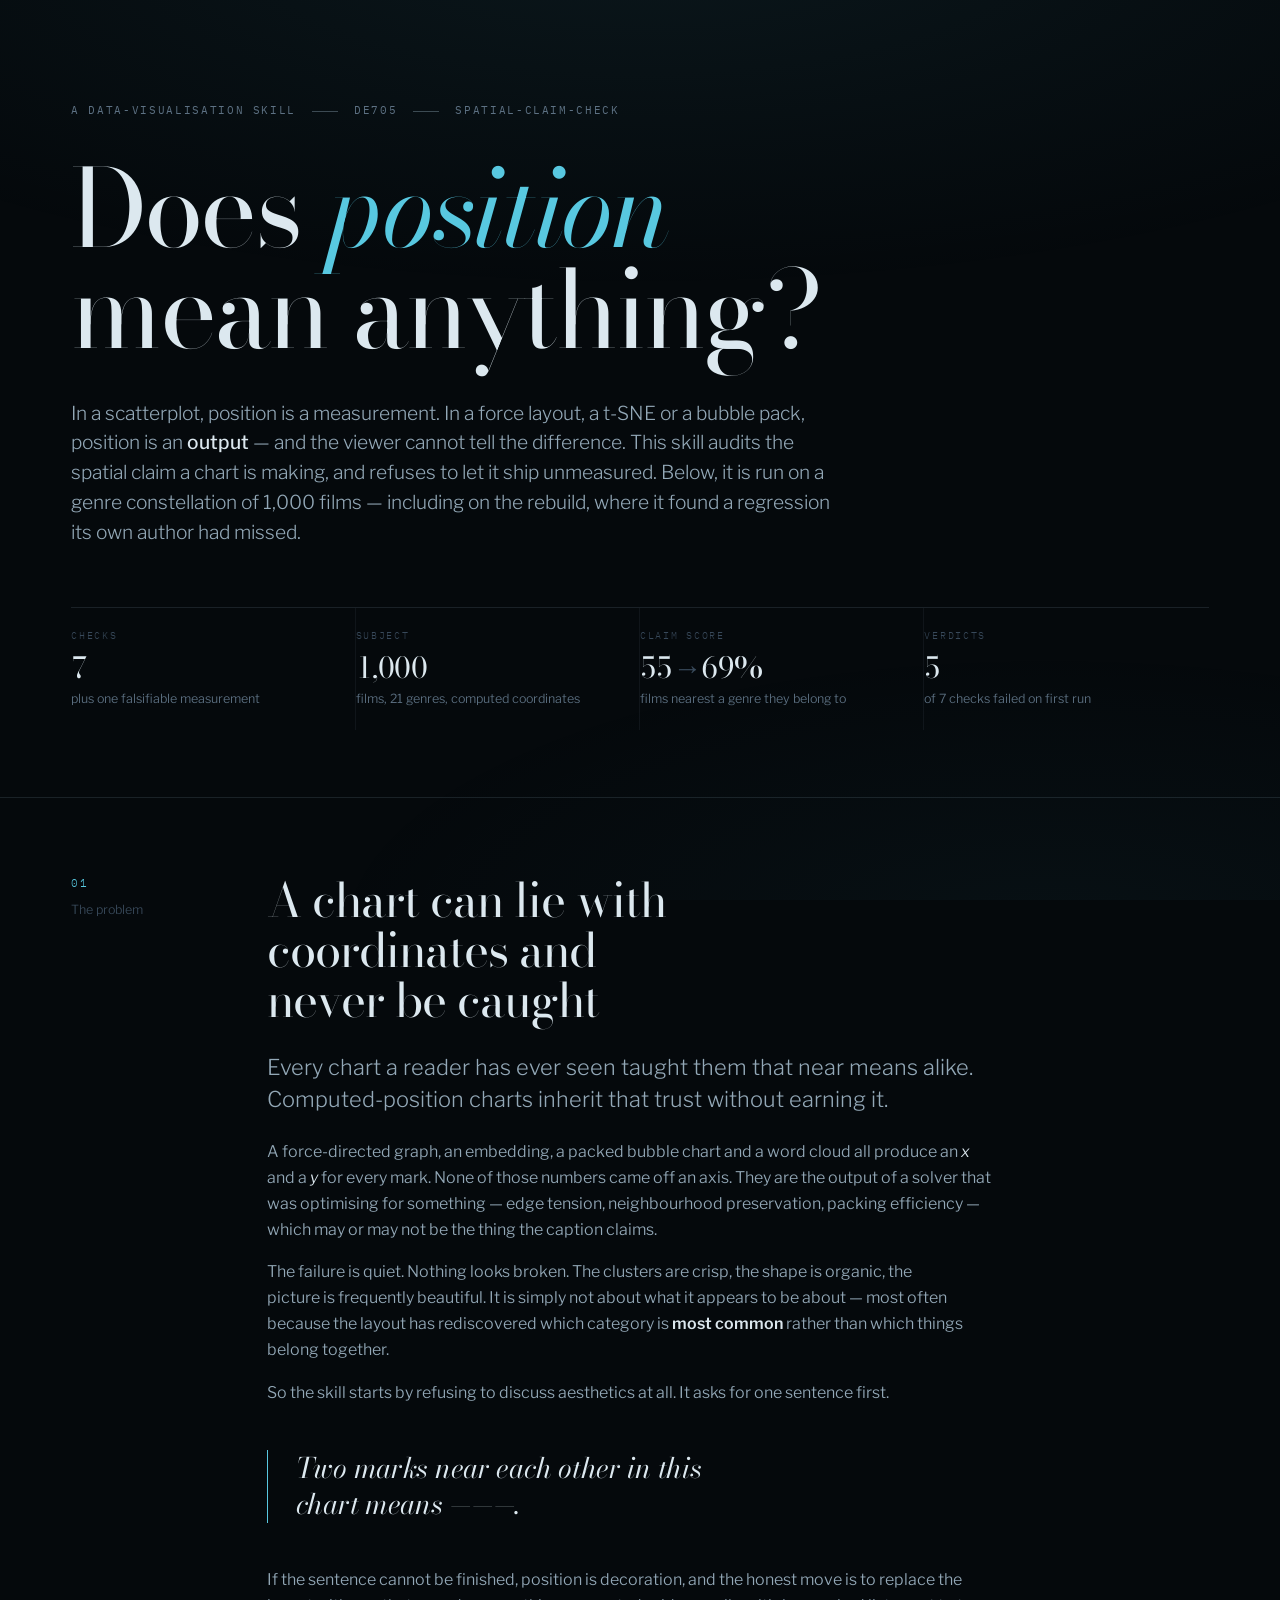
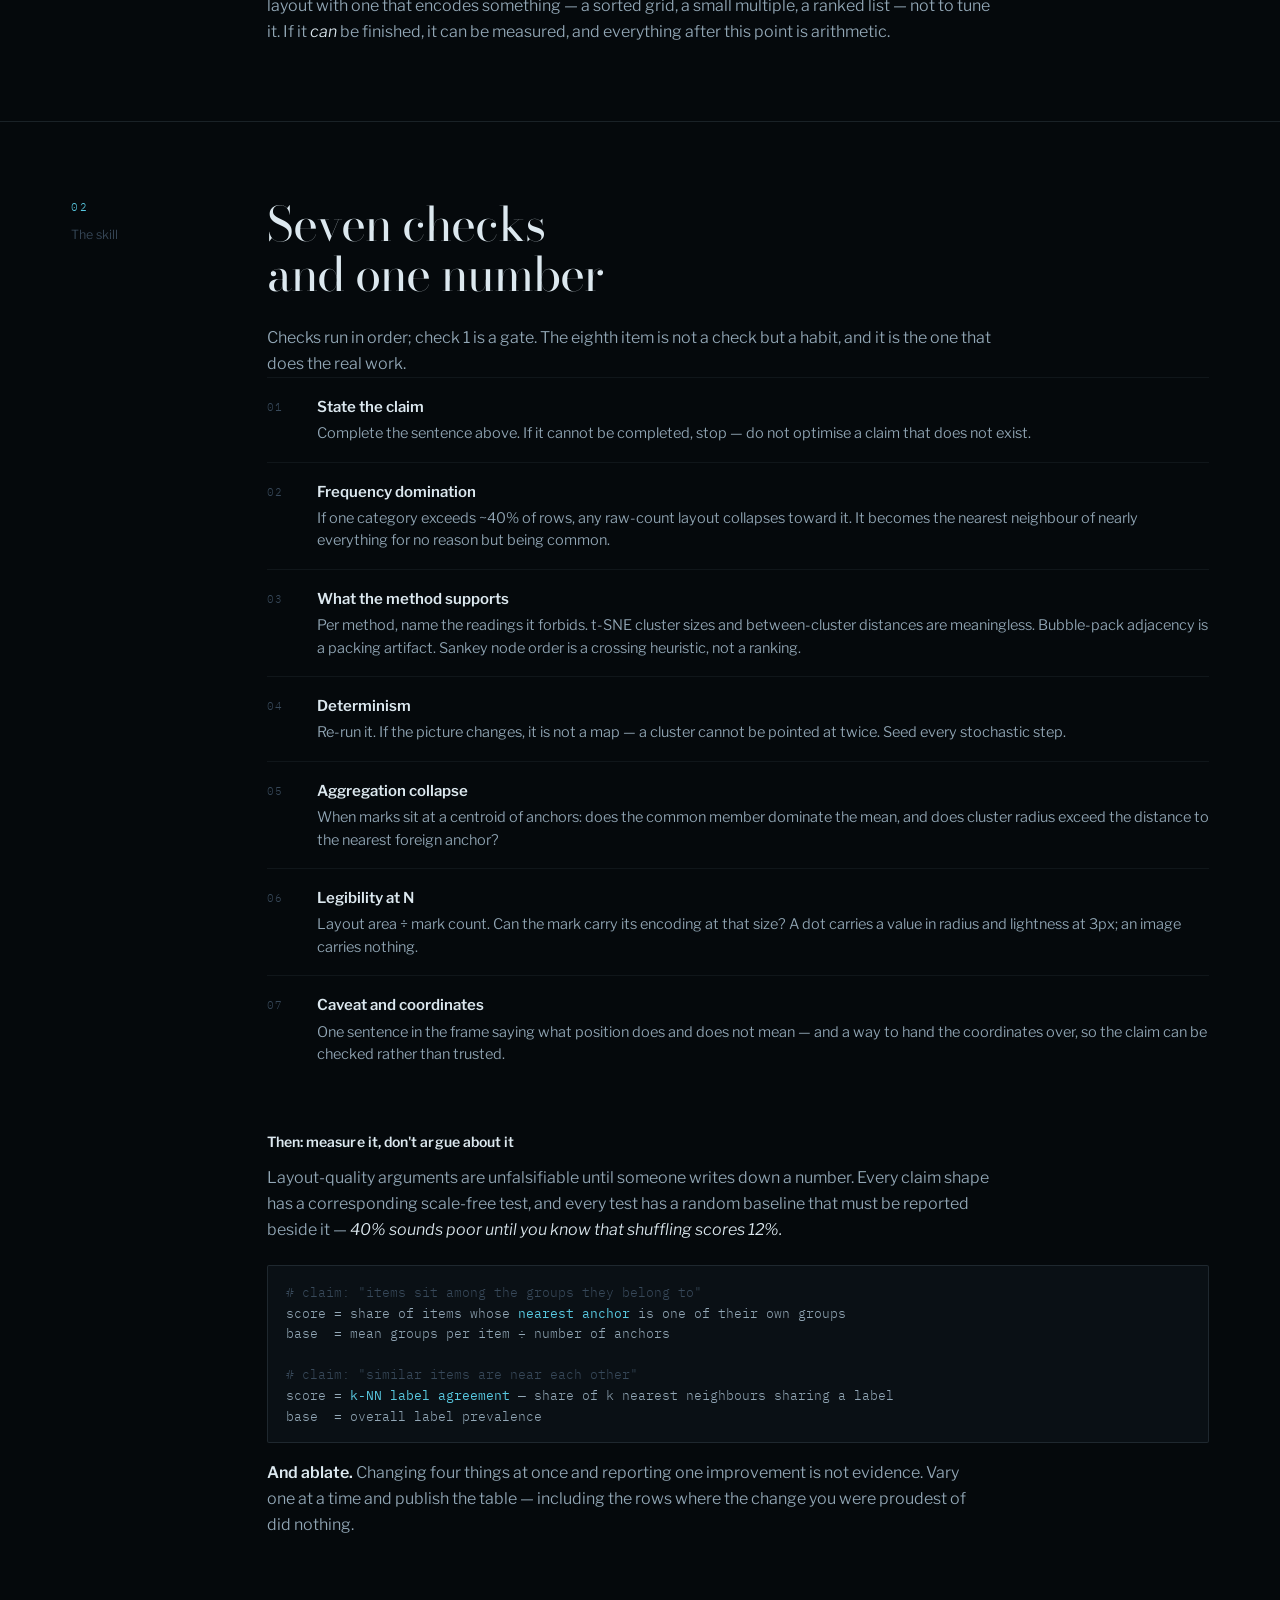
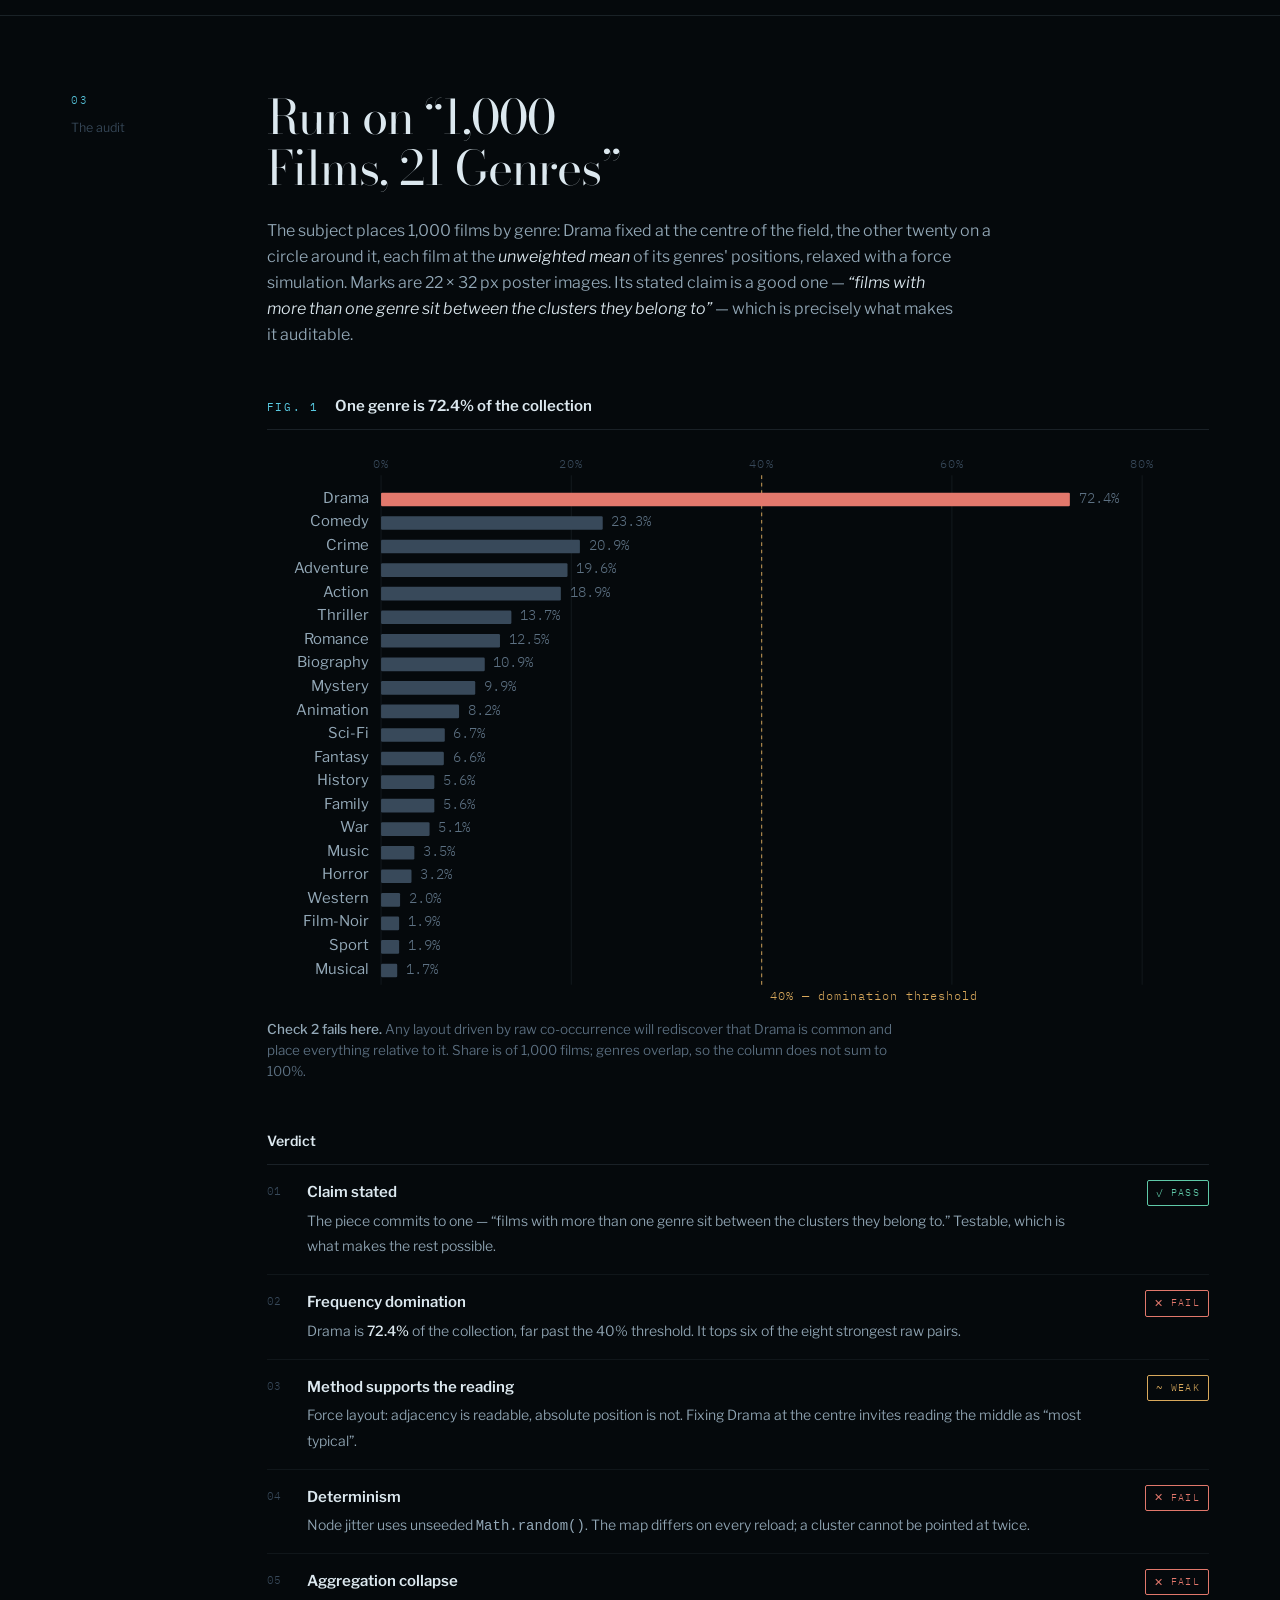
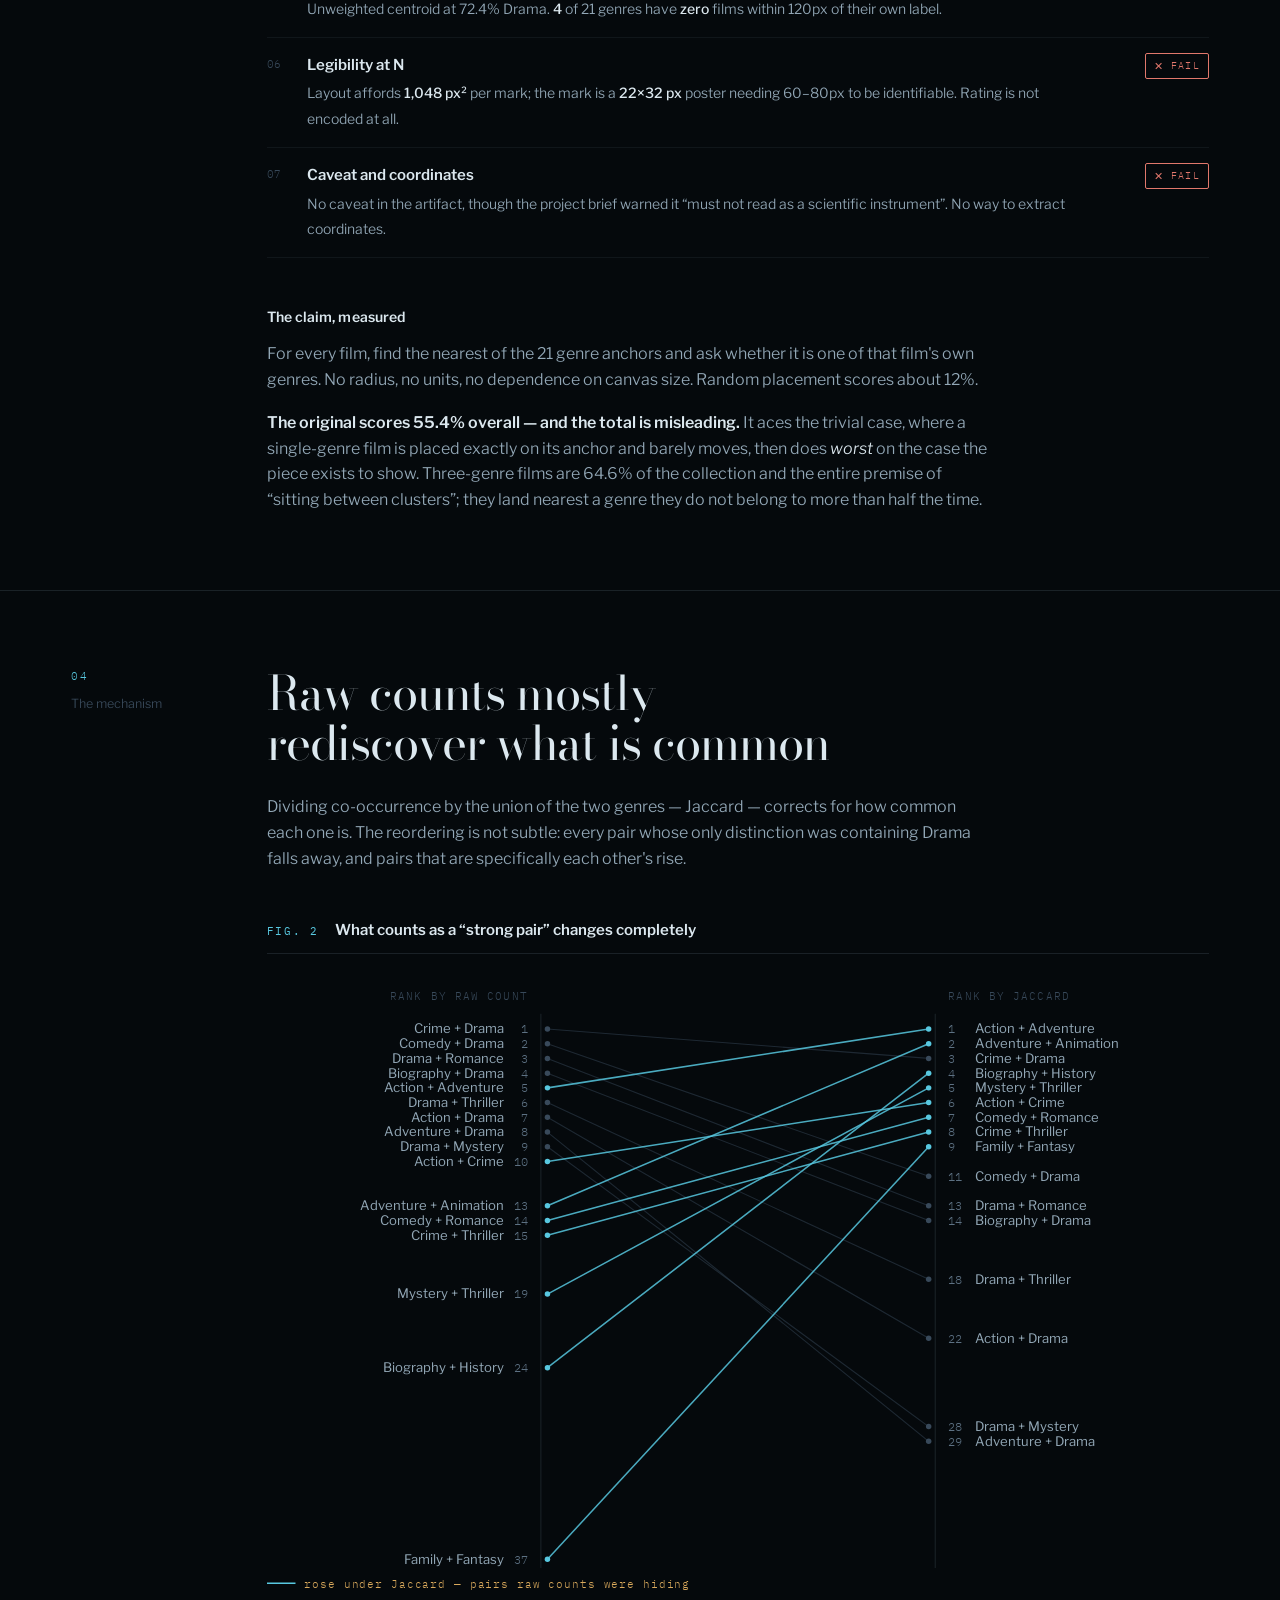
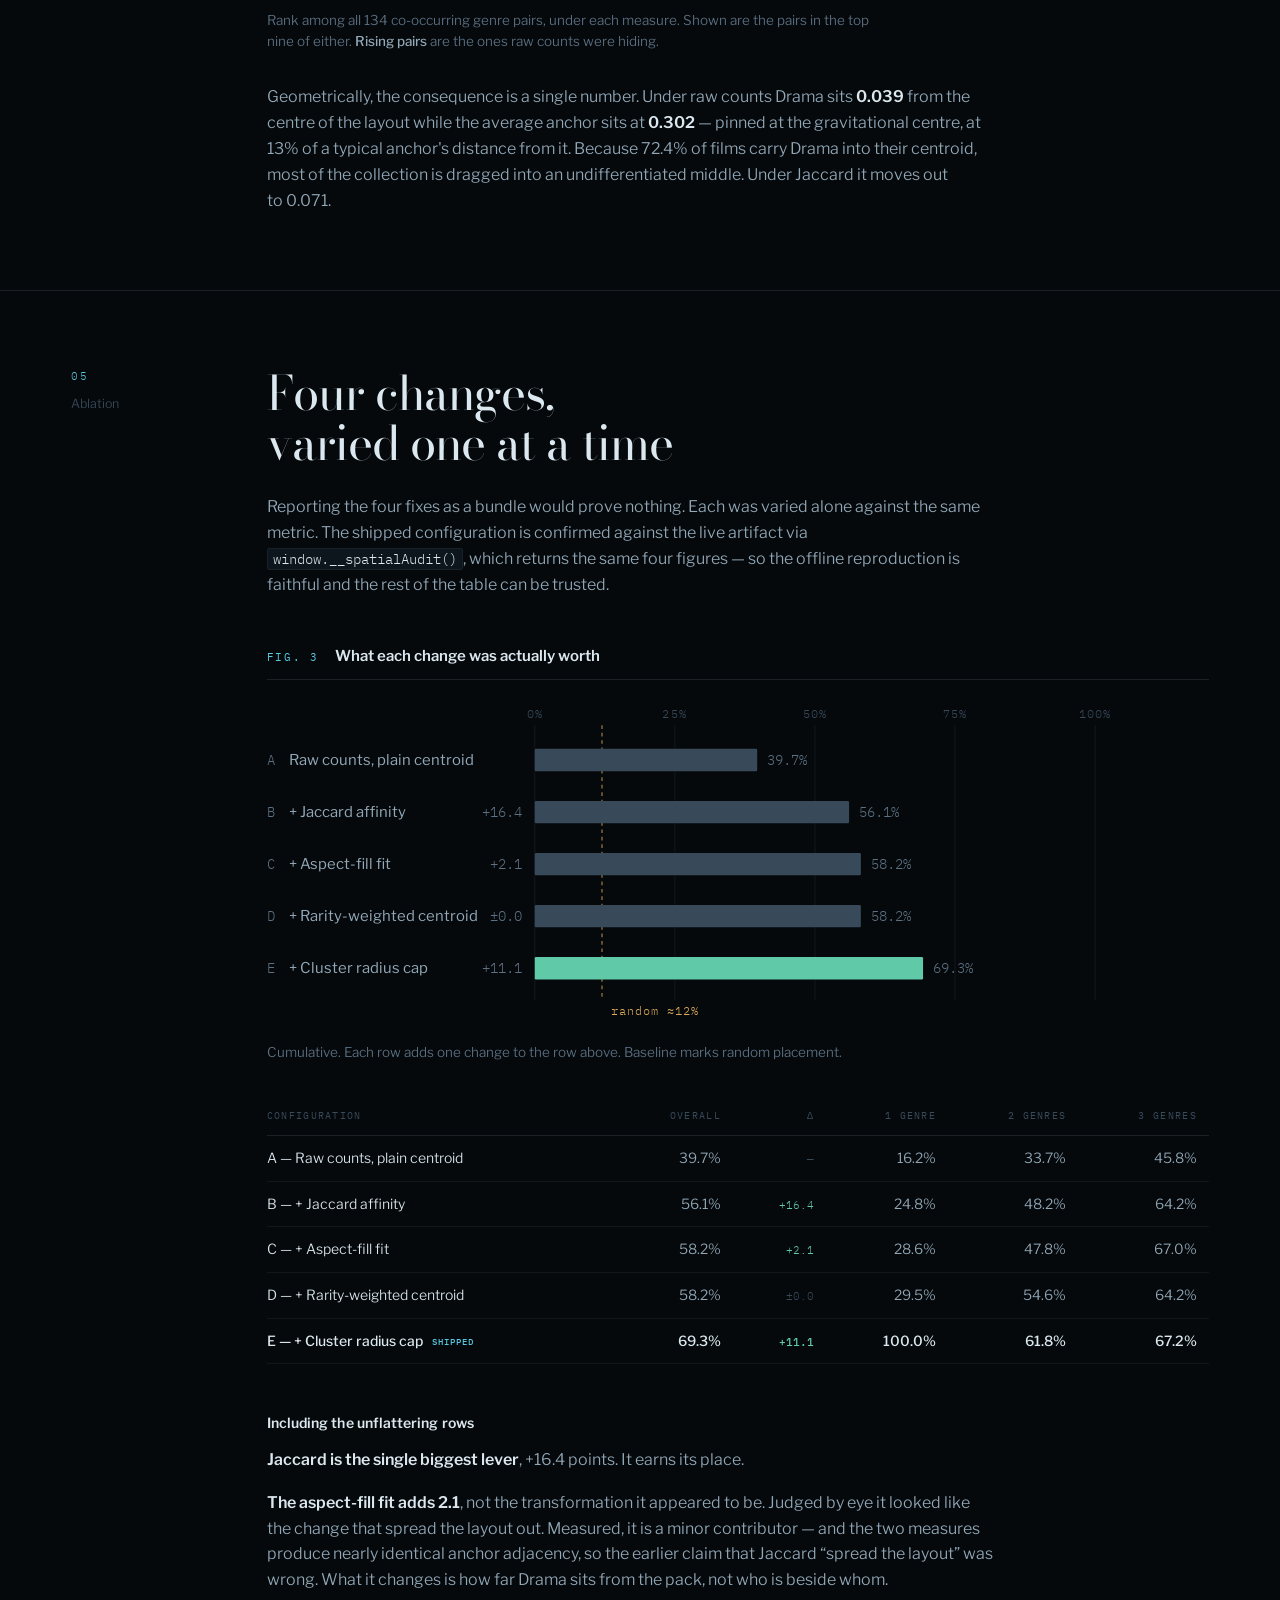
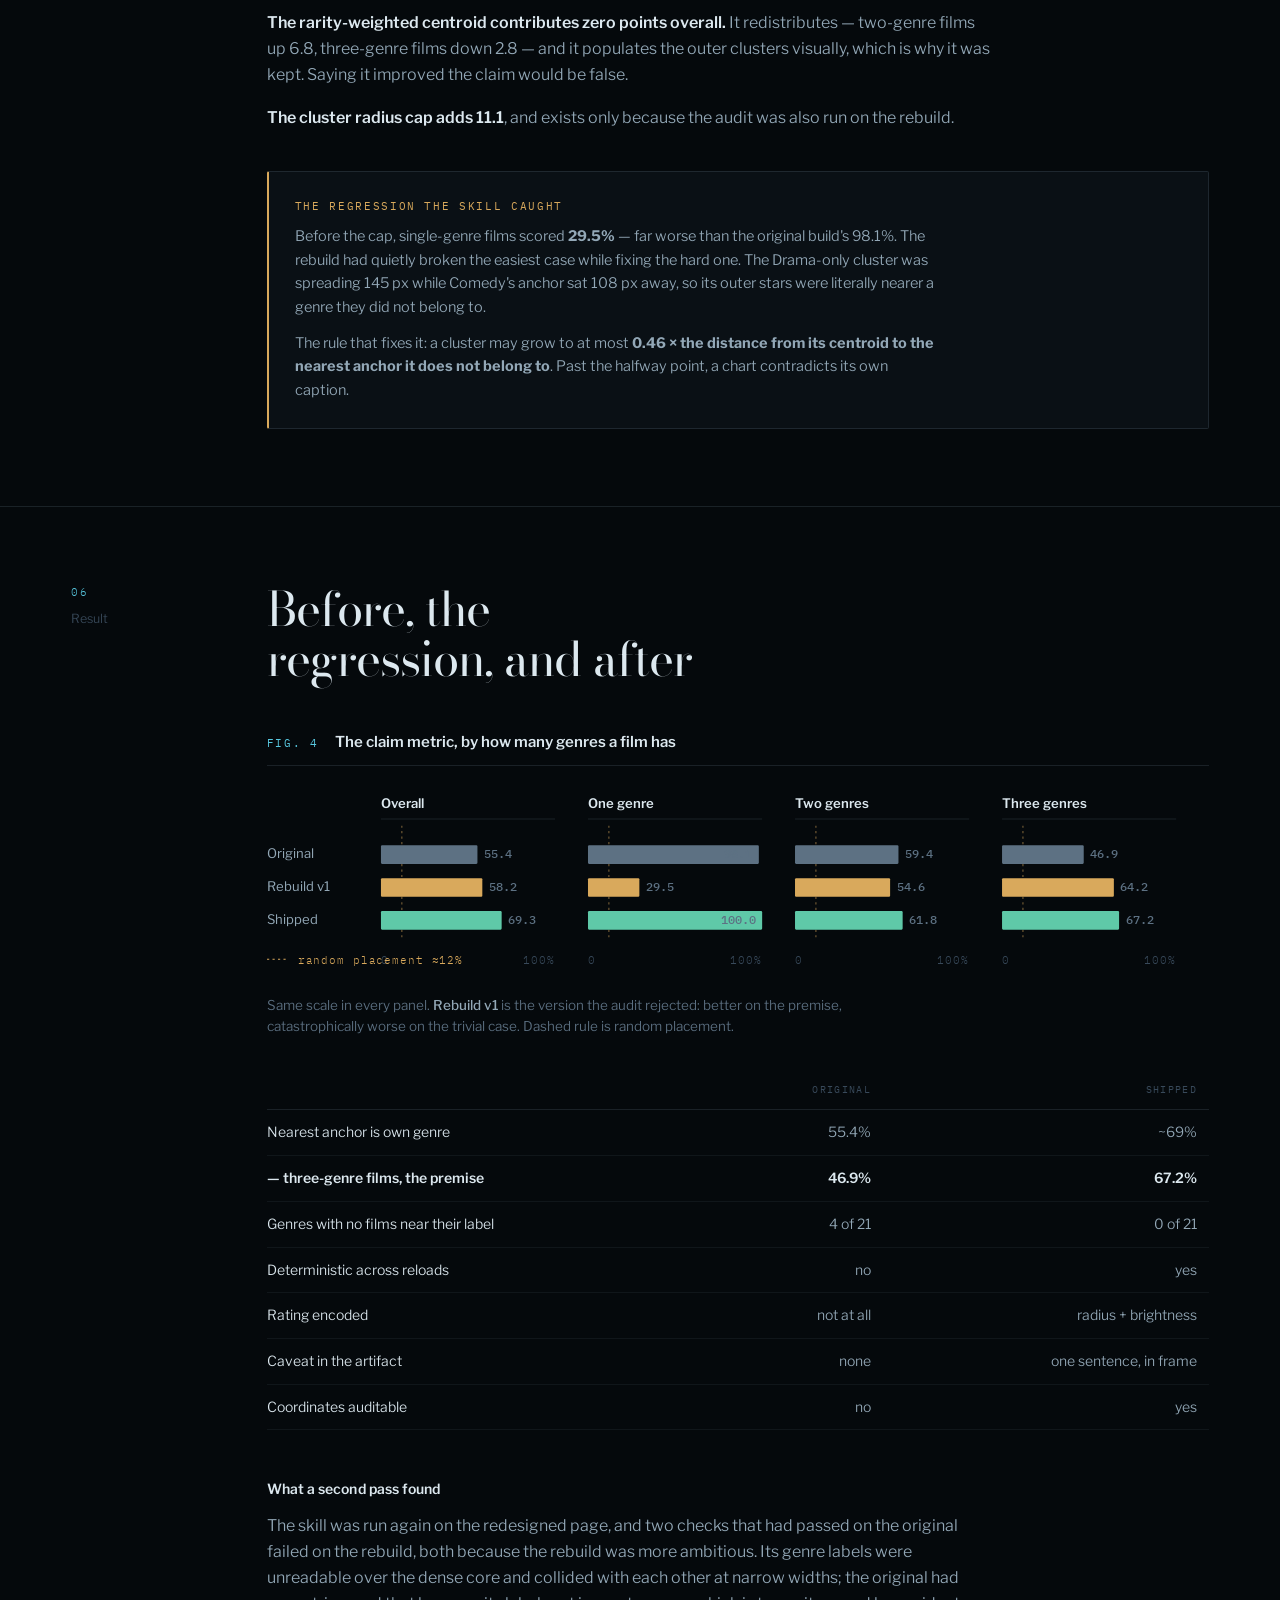
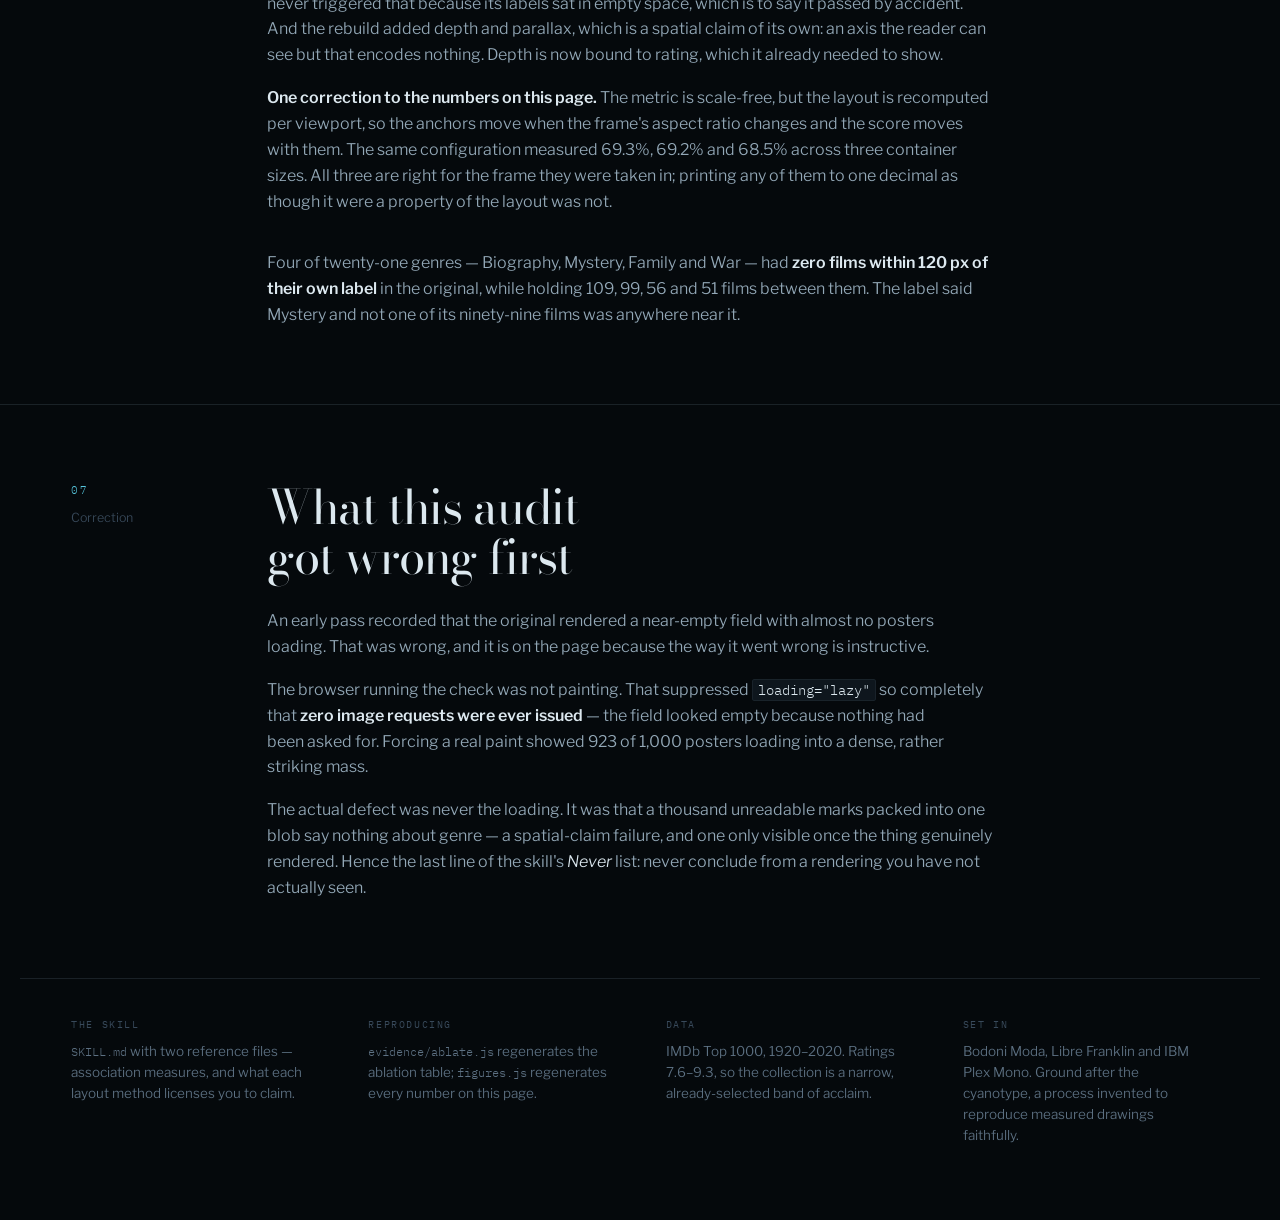
==== skills/spatial-claim-check/index.html @ afe0c764 "The Thousand: a genre constellation of the IMDb Top 1000, and the skill that audits it 1,000 films p" ====
<!doctype html>
<html lang="en">
<head>
<meta charset="utf-8">
<meta name="viewport" content="width=device-width, initial-scale=1">
<title>Spatial Claim Check</title>
<meta name="description" content="A data-visualisation skill that audits what position actually means in charts whose coordinates are computed rather than measured — and what happened when it was run on a genre constellation of 1,000 films.">
<meta name="theme-color" content="#05090c">
<meta name="color-scheme" content="dark">
<link rel="icon" href="data:image/svg+xml,%3Csvg xmlns='http://www.w3.org/2000/svg' viewBox='0 0 64 64'%3E%3Crect width='64' height='64' fill='%2305090c'/%3E%3Ccircle cx='32' cy='32' r='17' fill='none' stroke='%2358c8e0' stroke-width='2'/%3E%3Cpath d='M32 8v48M8 32h48' stroke='%23dce8ef' stroke-width='1.5'/%3E%3C/svg%3E">
<link rel="preconnect" href="https://fonts.googleapis.com">
<link rel="preconnect" href="https://fonts.gstatic.com" crossorigin>
<link href="https://fonts.googleapis.com/css2?family=Bodoni+Moda:ital,opsz,wght@0,6..96,400..800;1,6..96,400..700&family=IBM+Plex+Mono:wght@400;500&family=Libre+Franklin:ital,wght@0,300..700;1,300..500&display=swap" rel="stylesheet">

<style>
/* ============================================================================
   Spatial Claim Check — a calibration plate
   ----------------------------------------------------------------------------
   Ground is cyanotype: the blueprint process was invented to reproduce measured
   drawings faithfully, which is the subject of the page. Type is three families
   doing three jobs, none of them geometric —

     Bodoni Moda     Didone display. The letterform of engraved scientific
                     atlases, and it carries an optical-size axis, so hairlines
                     hold at small sizes instead of dropping out on dark ground.
     Libre Franklin  Franklin Gothic revival. The newspaper grotesque that has
                     been set beside Didones for a century.
     IBM Plex Mono   Humanist mono. Figures, labels, verdicts, coordinates.
   ========================================================================== */

:root{
  /* ground */
  --abyss:   #05090c;
  --plate:   #0a1015;
  --plate-2: #0e161d;

  /* marks */
  --ink:     #dce8ef;
  --ink-2:   #93a8b7;
  --ink-3:   #5d7183;
  --ink-4:   #38495a;

  /* rules */
  --rule:    rgba(173,201,219,.13);
  --rule-2:  rgba(173,201,219,.065);
  --rule-hi: rgba(173,201,219,.32);

  /* signal + verdicts. Never the only channel: every verdict also carries a
     glyph and a word, so the page survives any colour-vision deficiency and
     a greyscale print. */
  --cyan:  #58c8e0;
  --pass:  #5fc9a8;
  --weak:  #d9a95c;
  --fail:  #e2786c;

  /* measure — 8px base, 1.25 modular type scale */
  --gut:   clamp(20px, 4vw, 60px);
  --rail:  152px;
  --page:  1240px;
  --ease:  cubic-bezier(.2,.7,.3,1);
}

*,*::before,*::after{ box-sizing:border-box; }
html{ -webkit-text-size-adjust:100%; scroll-behavior:smooth; }

body{
  margin:0;
  background:var(--abyss);
  color:var(--ink);
  font-family:"Libre Franklin", "Helvetica Neue", Helvetica, Arial, sans-serif;
  font-size:16px;
  font-weight:350;
  line-height:1.62;
  -webkit-font-smoothing:antialiased;
  text-rendering:optimizeLegibility;
  overflow-x:hidden;
}

/* A cyanotype wash — cool at the top, a faint warm-cyan bloom low down, so a
   very long dark page is not one flat field. */
body::before{
  content:"";
  position:fixed; inset:0; z-index:0; pointer-events:none;
  background:
    radial-gradient(130% 65% at 50% -8%, rgba(88,200,224,.075), transparent 62%),
    radial-gradient(90% 50% at 82% 104%, rgba(88,200,224,.045), transparent 64%);
}

.wrap{ position:relative; z-index:1; max-width:var(--page); margin:0 auto; padding-inline:var(--gut); }

/* --- utility -------------------------------------------------------------- */
.mono{
  font-family:"IBM Plex Mono", ui-monospace, Menlo, Consolas, monospace;
  font-size:11px; letter-spacing:.15em; text-transform:uppercase;
  font-weight:400;
}
.tnum{ font-variant-numeric:tabular-nums lining-nums; }
.sr-only{ position:absolute; width:1px; height:1px; margin:-1px; padding:0; border:0;
  clip-path:inset(50%); overflow:hidden; white-space:nowrap; }
[hidden]{ display:none !important; }
:focus-visible{ outline:1.5px solid var(--cyan); outline-offset:3px; border-radius:1px; }

.display{
  font-family:"Bodoni Moda", "Didot", "Bodoni MT", Georgia, serif;
  font-weight:400;
  font-optical-sizing:auto;
  letter-spacing:-.012em;
}

/* ============================================================================
   Masthead
   ========================================================================== */

.masthead{ padding-block:clamp(46px,8vw,104px) clamp(30px,4vw,56px); }

.masthead__eyebrow{
  display:flex; flex-wrap:wrap; align-items:center; gap:10px 16px;
  color:var(--ink-3); margin:0 0 clamp(22px,3vw,38px);
}
.masthead__eyebrow i{
  display:inline-block; width:26px; height:1px; background:var(--rule-hi); font-style:normal;
}

.masthead h1{
  font-family:"Bodoni Moda", Didot, Georgia, serif;
  font-optical-sizing:auto;
  font-weight:400;
  font-size:clamp(46px, 8.4vw, 118px);
  line-height:.94;
  letter-spacing:-.022em;
  margin:0;
  max-width:15ch;
  text-wrap:balance;
}
.masthead h1 em{ font-style:italic; font-weight:400; color:var(--cyan); }

.masthead__deck{
  margin:clamp(24px,3vw,40px) 0 0;
  max-width:60ch;
  font-size:clamp(17px,1.5vw,21px);
  line-height:1.55;
  font-weight:300;
  color:var(--ink-2);
  text-wrap:pretty;
}
.masthead__deck b{ color:var(--ink); font-weight:500; }

/* Standing figures — a specification block, not a KPI row: hairline rules,
   no cards, the numbers set in the display face so they read as type. */
.spec{
  margin-top:clamp(34px,5vw,60px);
  border-top:1px solid var(--rule);
  display:grid;
  grid-template-columns:repeat(auto-fit, minmax(160px,1fr));
}
.spec > div{
  padding:20px 22px 22px 0;
  border-right:1px solid var(--rule-2);
}
.spec > div:last-child{ border-right:0; }
.spec dt{ color:var(--ink-4); font-family:"IBM Plex Mono",monospace; font-size:10px;
  letter-spacing:.17em; text-transform:uppercase; margin-bottom:8px; }
.spec dd{
  margin:0;
  font-family:"Bodoni Moda", Didot, Georgia, serif;
  font-optical-sizing:auto;
  font-size:29px; line-height:1.05; letter-spacing:-.018em;
  font-variant-numeric:lining-nums tabular-nums;
}
.spec dd small{ display:block; font-family:"Libre Franklin",sans-serif; font-size:12.5px;
  letter-spacing:0; color:var(--ink-3); margin-top:7px; line-height:1.4; font-weight:350; }

/* ============================================================================
   Sections — a narrow mono rail beside a reading column, the way a
   specification sheet is set.
   ========================================================================== */

section.band{ padding-block:clamp(44px,6vw,84px); border-top:1px solid var(--rule); }

.band__grid{ display:grid; grid-template-columns:var(--rail) minmax(0,1fr); gap:clamp(20px,3.4vw,52px); }
.band__rail{ position:sticky; top:26px; align-self:start; }
.band__num{
  font-family:"IBM Plex Mono",monospace; font-size:11px; letter-spacing:.16em;
  color:var(--cyan); display:block; margin-bottom:9px;
}
.band__rail p{ margin:0; font-size:12.5px; line-height:1.45; color:var(--ink-4); max-width:20ch; }

h2.head{
  font-family:"Bodoni Moda", Didot, Georgia, serif;
  font-optical-sizing:auto;
  font-weight:400;
  font-size:clamp(30px,3.7vw,50px);
  line-height:1.06; letter-spacing:-.02em;
  margin:0 0 clamp(18px,2vw,26px);
  max-width:20ch;
  text-wrap:balance;
}
h3.sub{
  font-family:"Libre Franklin",sans-serif;
  font-size:14px; font-weight:600; letter-spacing:.005em;
  margin:clamp(34px,4vw,48px) 0 12px; color:var(--ink);
}
h3.sub:first-child{ margin-top:0; }

.prose{ max-width:66ch; }
.prose p{ margin:0 0 1.05em; color:var(--ink-2); text-wrap:pretty; }
.prose p:last-child{ margin-bottom:0; }
.prose strong{ color:var(--ink); font-weight:600; }
.prose em{ font-style:italic; color:var(--ink); }
.prose code{
  font-family:"IBM Plex Mono",monospace; font-size:.86em;
  background:var(--plate-2); border:1px solid var(--rule-2);
  padding:1px 5px; border-radius:2px; color:var(--ink);
}

.lede{
  font-size:clamp(18px,1.7vw,22px); line-height:1.5; font-weight:300;
  color:var(--ink); max-width:52ch; margin:0 0 1.4em;
}

/* Pull quote — the one place the Didone runs at reading size, so it has to
   carry italic and a rule rather than quotation marks. */
.pull{
  margin:clamp(30px,4vw,44px) 0;
  padding-left:clamp(18px,2.2vw,28px);
  border-left:1px solid var(--cyan);
  font-family:"Bodoni Moda", Didot, Georgia, serif;
  font-optical-sizing:auto;
  font-style:italic; font-weight:400;
  font-size:clamp(20px,2.2vw,29px);
  line-height:1.3; letter-spacing:-.01em;
  color:var(--ink);
  max-width:26ch;
}

/* --- check list ----------------------------------------------------------- */

ol.checks{ list-style:none; margin:0; padding:0; counter-reset:c; }
ol.checks > li{
  counter-increment:c;
  display:grid; grid-template-columns:34px minmax(0,1fr); gap:0 16px;
  padding:17px 0; border-top:1px solid var(--rule-2);
}
ol.checks > li::before{
  content:counter(c,decimal-leading-zero);
  font-family:"IBM Plex Mono",monospace; font-size:11px; letter-spacing:.08em;
  color:var(--ink-4); padding-top:4px;
}
/* Both of these are grid items in their own right, so they must be pinned to the
   content column — left to auto-placement the description drops into the 34px
   number column and the item grows to ten times its height. */
ol.checks b, ol.checks span{ grid-column:2; }
ol.checks b{ display:block; font-weight:600; font-size:15px; color:var(--ink); margin-bottom:3px; }
ol.checks span{ font-size:14.5px; color:var(--ink-2); line-height:1.55; display:block; }

/* --- verdict table --------------------------------------------------------- */

.verdicts{ border-top:1px solid var(--rule); }
.verdict{
  display:grid;
  grid-template-columns:26px 1fr 108px;
  gap:14px; align-items:start;
  padding:15px 0; border-bottom:1px solid var(--rule-2);
}
.verdict__n{ font-family:"IBM Plex Mono",monospace; font-size:11px; color:var(--ink-4); padding-top:3px; }
.verdict__body b{ display:block; font-size:15px; font-weight:600; margin-bottom:3px; }
.verdict__body span{ font-size:14px; color:var(--ink-2); line-height:1.5; }
.verdict__body span .tnum{ color:var(--ink); font-weight:500; }

.tag{
  justify-self:end;
  display:inline-flex; align-items:center; gap:6px;
  font-family:"IBM Plex Mono",monospace; font-size:10px; letter-spacing:.13em;
  text-transform:uppercase; padding:4px 8px; border-radius:2px;
  border:1px solid currentColor; white-space:nowrap;
}
.tag i{ font-style:normal; font-size:11px; line-height:1; }
.tag--pass{ color:var(--pass); }
.tag--weak{ color:var(--weak); }
.tag--fail{ color:var(--fail); }

/* --- figures --------------------------------------------------------------- */

figure.fig{ margin:clamp(30px,4vw,46px) 0 0; }
figure.fig svg{ display:block; width:100%; height:auto; overflow:visible; }
.fig__head{ display:flex; flex-wrap:wrap; gap:6px 16px; align-items:baseline;
  margin-bottom:18px; padding-bottom:11px; border-bottom:1px solid var(--rule); }
.fig__head .mono{ color:var(--cyan); }
.fig__head b{ font-size:15px; font-weight:600; }
figcaption{ margin-top:14px; font-size:13.5px; line-height:1.55; color:var(--ink-3); max-width:70ch; }
figcaption b{ color:var(--ink-2); font-weight:500; }

.fig__scroll{ overflow-x:auto; scrollbar-width:thin; }
.fig__scroll > svg{ min-width:520px; }

/* SVG type */
.s-lab{ font-family:"Libre Franklin",sans-serif; font-size:12px; font-weight:400; fill:var(--ink-2); }
.s-val{ font-family:"IBM Plex Mono",monospace; font-size:11px; fill:var(--ink-3);
  font-variant-numeric:tabular-nums; }
.s-axis{ font-family:"IBM Plex Mono",monospace; font-size:10px; letter-spacing:.1em;
  fill:var(--ink-4); text-transform:uppercase; }
.s-note{ font-family:"IBM Plex Mono",monospace; font-size:10px; letter-spacing:.08em; fill:var(--weak); }
.s-panel{ font-family:"Libre Franklin",sans-serif; font-size:12px; font-weight:600; fill:var(--ink); }

/* --- data table ------------------------------------------------------------ */

.tbl-wrap{ overflow-x:auto; margin-top:clamp(24px,3vw,34px); }
table.data{ width:100%; border-collapse:collapse; font-size:14px; min-width:520px; }
table.data th, table.data td{ text-align:right; padding:11px 12px; border-bottom:1px solid var(--rule-2); }
table.data th:first-child, table.data td:first-child{ text-align:left; padding-left:0; }
table.data th{
  font-family:"IBM Plex Mono",monospace; font-size:10px; letter-spacing:.13em;
  text-transform:uppercase; color:var(--ink-4); font-weight:400;
  border-bottom:1px solid var(--rule);
}
table.data td{ color:var(--ink-2); font-variant-numeric:tabular-nums; }
table.data td:first-child{ color:var(--ink); }
table.data tr.is-key td{ color:var(--ink); font-weight:500; }
table.data tr.is-emph td{ color:var(--ink); font-weight:600; }
table.data tr.is-key td:first-child::after{
  content:"shipped"; font-family:"IBM Plex Mono",monospace; font-size:9px;
  letter-spacing:.12em; text-transform:uppercase; color:var(--cyan);
  margin-left:9px; vertical-align:1px;
}
.delta{ font-family:"IBM Plex Mono",monospace; font-size:11px; }
.delta--up{ color:var(--pass); }
.delta--flat{ color:var(--ink-4); }

/* --- callout --------------------------------------------------------------- */

.callout{
  margin-top:clamp(28px,3.4vw,40px);
  border:1px solid var(--rule);
  border-left:2px solid var(--weak);
  background:var(--plate);
  padding:clamp(18px,2.2vw,26px);
  border-radius:2px;
}
.callout .mono{ color:var(--weak); display:block; margin-bottom:10px; }
.callout p{ margin:0 0 .85em; font-size:14.5px; color:var(--ink-2); max-width:64ch; }
.callout p:last-child{ margin-bottom:0; }

/* --- code block ------------------------------------------------------------ */

pre.snip{
  margin:22px 0 0; padding:16px 18px;
  background:var(--plate); border:1px solid var(--rule); border-radius:2px;
  overflow-x:auto;
  font-family:"IBM Plex Mono",monospace; font-size:12.5px; line-height:1.65;
  color:var(--ink-2);
}
pre.snip b{ color:var(--cyan); font-weight:400; }
pre.snip i{ color:var(--ink-4); font-style:normal; }

/* --- colophon -------------------------------------------------------------- */

.colophon{
  border-top:1px solid var(--rule);
  padding-block:38px 66px;
  display:grid; grid-template-columns:repeat(auto-fit,minmax(210px,1fr));
  gap:26px clamp(24px,4vw,60px);
  color:var(--ink-3); font-size:13.5px; line-height:1.55;
}
.colophon h4{ font-family:"IBM Plex Mono",monospace; font-size:10px; letter-spacing:.16em;
  text-transform:uppercase; color:var(--ink-4); margin:0 0 9px; font-weight:400; }
.colophon p{ margin:0 0 8px; max-width:42ch; }

/* --- responsive ------------------------------------------------------------ */

@media (max-width: 880px){
  .band__grid{ grid-template-columns:1fr; gap:18px; }
  .band__rail{ position:static; display:flex; align-items:baseline; gap:14px; }
  .band__num{ margin-bottom:0; }
  .band__rail p{ max-width:none; }
  .spec > div{ border-right:0; border-bottom:1px solid var(--rule-2); padding-right:0; }
}
@media (max-width: 560px){
  .verdict{ grid-template-columns:22px 1fr; }
  .tag{ grid-column:2; justify-self:start; margin-top:7px; }
  .masthead h1{ font-size:clamp(38px,11vw,58px); }
}
@media (prefers-reduced-motion: reduce){
  html{ scroll-behavior:auto; }
  *{ transition-duration:.001ms !important; animation-duration:.001ms !important; }
}
</style>
</head>
<body>

<header class="masthead wrap">
  <p class="masthead__eyebrow mono">A data-visualisation skill <i></i> DE705 <i></i> spatial-claim-check</p>
  <h1>Does <em>position</em> mean anything?</h1>
  <p class="masthead__deck">
    In a scatterplot, position is a measurement. In a force layout, a t-SNE or a bubble
    pack, position is an <b>output</b> — and the viewer cannot tell the difference. This
    skill audits the spatial claim a chart is making, and refuses to let it ship
    unmeasured. Below, it is run on a genre constellation of 1,000 films — including
    on the rebuild, where it found a regression its own author had missed.
  </p>

  <dl class="spec">
    <div><dt>Checks</dt><dd class="tnum">7<small>plus one falsifiable measurement</small></dd></div>
    <div><dt>Subject</dt><dd class="tnum">1,000<small>films, 21 genres, computed coordinates</small></dd></div>
    <div><dt>Claim score</dt><dd class="tnum">55<span style="color:var(--ink-4)">→</span>69%<small>films nearest a genre they belong to</small></dd></div>
    <div><dt>Verdicts</dt><dd class="tnum">5<small>of 7 checks failed on first run</small></dd></div>
  </dl>
</header>

<!-- 01 ---------------------------------------------------------------------->
<section class="band"><div class="wrap"><div class="band__grid">
  <div class="band__rail"><span class="band__num">01</span><p>The problem</p></div>
  <div>
    <h2 class="head">A chart can lie with coordinates and never be caught</h2>
    <div class="prose">
      <p class="lede">Every chart a reader has ever seen taught them that near means alike.
        Computed-position charts inherit that trust without earning it.</p>
      <p>A force-directed graph, an embedding, a packed bubble chart and a word cloud all
        produce an <em>x</em> and a <em>y</em> for every mark. None of those numbers came
        off an axis. They are the output of a solver that was optimising for something —
        edge tension, neighbourhood preservation, packing efficiency — which may or may
        not be the thing the caption claims.</p>
      <p>The failure is quiet. Nothing looks broken. The clusters are crisp, the shape is
        organic, the picture is frequently beautiful. It is simply not about what it
        appears to be about — most often because the layout has rediscovered which
        category is <strong>most common</strong> rather than which things belong together.</p>
      <p>So the skill starts by refusing to discuss aesthetics at all. It asks for one
        sentence first.</p>
    </div>
    <blockquote class="pull">Two marks near each other in this chart means ———.</blockquote>
    <div class="prose">
      <p>If the sentence cannot be finished, position is decoration, and the honest move
        is to replace the layout with one that encodes something — a sorted grid, a small
        multiple, a ranked list — not to tune it. If it <em>can</em> be finished, it can
        be measured, and everything after this point is arithmetic.</p>
    </div>
  </div>
</div></div></section>

<!-- 02 ---------------------------------------------------------------------->
<section class="band"><div class="wrap"><div class="band__grid">
  <div class="band__rail"><span class="band__num">02</span><p>The skill</p></div>
  <div>
    <h2 class="head">Seven checks and one number</h2>
    <div class="prose">
      <p>Checks run in order; check 1 is a gate. The eighth item is not a check but a
        habit, and it is the one that does the real work.</p>
    </div>

    <ol class="checks">
      <li><b>State the claim</b><span>Complete the sentence above. If it cannot be completed, stop — do not optimise a claim that does not exist.</span></li>
      <li><b>Frequency domination</b><span>If one category exceeds ~40% of rows, any raw-count layout collapses toward it. It becomes the nearest neighbour of nearly everything for no reason but being common.</span></li>
      <li><b>What the method supports</b><span>Per method, name the readings it forbids. t-SNE cluster sizes and between-cluster distances are meaningless. Bubble-pack adjacency is a packing artifact. Sankey node order is a crossing heuristic, not a ranking.</span></li>
      <li><b>Determinism</b><span>Re-run it. If the picture changes, it is not a map — a cluster cannot be pointed at twice. Seed every stochastic step.</span></li>
      <li><b>Aggregation collapse</b><span>When marks sit at a centroid of anchors: does the common member dominate the mean, and does cluster radius exceed the distance to the nearest foreign anchor?</span></li>
      <li><b>Legibility at N</b><span>Layout area ÷ mark count. Can the mark carry its encoding at that size? A dot carries a value in radius and lightness at 3px; an image carries nothing.</span></li>
      <li><b>Caveat and coordinates</b><span>One sentence in the frame saying what position does and does not mean — and a way to hand the coordinates over, so the claim can be checked rather than trusted.</span></li>
    </ol>

    <h3 class="sub">Then: measure it, don't argue about it</h3>
    <div class="prose">
      <p>Layout-quality arguments are unfalsifiable until someone writes down a number.
        Every claim shape has a corresponding scale-free test, and every test has a
        random baseline that must be reported beside it — <em>40% sounds poor until you
        know that shuffling scores 12%.</em></p>
    </div>
    <pre class="snip"><i># claim: "items sit among the groups they belong to"</i>
score = share of items whose <b>nearest anchor</b> is one of their own groups
base  = mean groups per item ÷ number of anchors

<i># claim: "similar items are near each other"</i>
score = <b>k-NN label agreement</b> — share of k nearest neighbours sharing a label
base  = overall label prevalence</pre>
    <div class="prose">
      <p style="margin-top:1.05em"><strong>And ablate.</strong> Changing four things at once and
        reporting one improvement is not evidence. Vary one at a time and publish the
        table — including the rows where the change you were proudest of did nothing.</p>
    </div>
  </div>
</div></div></section>

<!-- 03 ---------------------------------------------------------------------->
<section class="band"><div class="wrap"><div class="band__grid">
  <div class="band__rail"><span class="band__num">03</span><p>The audit</p></div>
  <div>
    <h2 class="head">Run on “1,000 Films, 21 Genres”</h2>
    <div class="prose">
      <p>The subject places 1,000 films by genre: Drama fixed at the centre of the field,
        the other twenty on a circle around it, each film at the <em>unweighted mean</em>
        of its genres' positions, relaxed with a force simulation. Marks are 22 × 32 px
        poster images. Its stated claim is a good one — <em>“films with more than one
        genre sit between the clusters they belong to”</em> — which is precisely what
        makes it auditable.</p>
    </div>

    <figure class="fig">
      <div class="fig__head"><span class="mono">Fig. 1</span><b>One genre is 72.4% of the collection</b></div>
      <div class="fig__scroll"><svg id="fig-share" role="img" aria-label="Horizontal bar chart of genre share. Drama is 72.4 percent, far beyond the 40 percent domination threshold; the next largest, Comedy, is 23.3 percent."></svg></div>
      <figcaption><b>Check 2 fails here.</b> Any layout driven by raw co-occurrence will
        rediscover that Drama is common and place everything relative to it. Share is of
        1,000 films; genres overlap, so the column does not sum to 100%.</figcaption>
    </figure>

    <h3 class="sub">Verdict</h3>
    <div class="verdicts" id="verdicts"></div>

    <h3 class="sub">The claim, measured</h3>
    <div class="prose">
      <p>For every film, find the nearest of the 21 genre anchors and ask whether it is
        one of that film's own genres. No radius, no units, no dependence on canvas size.
        Random placement scores about 12%.</p>
      <p><strong>The original scores 55.4% overall — and the total is misleading.</strong>
        It aces the trivial case, where a single-genre film is placed exactly on its
        anchor and barely moves, then does <em>worst</em> on the case the piece exists to
        show. Three-genre films are 64.6% of the collection and the entire premise of
        “sitting between clusters”; they land nearest a genre they do not belong to more
        than half the time.</p>
    </div>
  </div>
</div></div></section>

<!-- 04 ---------------------------------------------------------------------->
<section class="band"><div class="wrap"><div class="band__grid">
  <div class="band__rail"><span class="band__num">04</span><p>The mechanism</p></div>
  <div>
    <h2 class="head">Raw counts mostly rediscover what is common</h2>
    <div class="prose">
      <p>Dividing co-occurrence by the union of the two genres — Jaccard — corrects for
        how common each one is. The reordering is not subtle: every pair whose only
        distinction was containing Drama falls away, and pairs that are specifically each
        other's rise.</p>
    </div>

    <figure class="fig">
      <div class="fig__head"><span class="mono">Fig. 2</span><b>What counts as a “strong pair” changes completely</b></div>
      <div class="fig__scroll"><svg id="fig-slope" role="img" aria-label="Slopegraph comparing genre-pair rank by raw co-occurrence count against rank by Jaccard. Pairs containing Drama fall sharply; Action plus Adventure rises from 5 to 1, Biography plus History from 24 to 4, Family plus Fantasy from 37 to 9."></svg></div>
      <figcaption>Rank among all 134 co-occurring genre pairs, under each measure. Shown
        are the pairs in the top nine of either. <b>Rising pairs</b> are the ones raw
        counts were hiding.</figcaption>
    </figure>

    <div class="prose">
      <p style="margin-top:2em">Geometrically, the consequence is a single number. Under raw
        counts Drama sits <strong>0.039</strong> from the centre of the layout while the
        average anchor sits at <strong>0.302</strong> — pinned at the gravitational centre,
        at 13% of a typical anchor's distance from it. Because 72.4% of films carry Drama
        into their centroid, most of the collection is dragged into an undifferentiated
        middle. Under Jaccard it moves out to 0.071.</p>
    </div>
  </div>
</div></div></section>

<!-- 05 ---------------------------------------------------------------------->
<section class="band"><div class="wrap"><div class="band__grid">
  <div class="band__rail"><span class="band__num">05</span><p>Ablation</p></div>
  <div>
    <h2 class="head">Four changes, varied one at a time</h2>
    <div class="prose">
      <p>Reporting the four fixes as a bundle would prove nothing. Each was varied alone
        against the same metric. The shipped configuration is confirmed against the live
        artifact via <code>window.__spatialAudit()</code>, which returns the same four
        figures — so the offline reproduction is faithful and the rest of the table can
        be trusted.</p>
    </div>

    <figure class="fig">
      <div class="fig__head"><span class="mono">Fig. 3</span><b>What each change was actually worth</b></div>
      <div class="fig__scroll"><svg id="fig-ablate" role="img" aria-label="Bar chart of the claim metric across five cumulative configurations, from 39.7 percent for raw counts to 69.3 percent for the shipped build. Jaccard adds 16.4 points, the cluster radius cap adds 11.1, and the rarity-weighted centroid adds nothing."></svg></div>
      <figcaption>Cumulative. Each row adds one change to the row above. Baseline marks
        random placement.</figcaption>
    </figure>

    <div class="tbl-wrap">
      <table class="data">
        <thead><tr><th>Configuration</th><th>Overall</th><th>Δ</th><th>1 genre</th><th>2 genres</th><th>3 genres</th></tr></thead>
        <tbody id="ablate-rows"></tbody>
      </table>
    </div>

    <h3 class="sub">Including the unflattering rows</h3>
    <div class="prose">
      <p><strong>Jaccard is the single biggest lever</strong>, +16.4 points. It earns its place.</p>
      <p><strong>The aspect-fill fit adds 2.1</strong>, not the transformation it appeared to
        be. Judged by eye it looked like the change that spread the layout out. Measured,
        it is a minor contributor — and the two measures produce nearly identical anchor
        adjacency, so the earlier claim that Jaccard “spread the layout” was wrong. What
        it changes is how far Drama sits from the pack, not who is beside whom.</p>
      <p><strong>The rarity-weighted centroid contributes zero points overall.</strong> It
        redistributes — two-genre films up 6.8, three-genre films down 2.8 — and it
        populates the outer clusters visually, which is why it was kept. Saying it
        improved the claim would be false.</p>
      <p><strong>The cluster radius cap adds 11.1</strong>, and exists only because the audit
        was also run on the rebuild.</p>
    </div>

    <div class="callout">
      <span class="mono">The regression the skill caught</span>
      <p>Before the cap, single-genre films scored <strong>29.5%</strong> — far worse than
        the original build's 98.1%. The rebuild had quietly broken the easiest case while
        fixing the hard one. The Drama-only cluster was spreading 145 px while Comedy's
        anchor sat 108 px away, so its outer stars were literally nearer a genre they did
        not belong to.</p>
      <p>The rule that fixes it: a cluster may grow to at most <strong>0.46 × the distance
        from its centroid to the nearest anchor it does not belong to</strong>. Past the
        halfway point, a chart contradicts its own caption.</p>
    </div>
  </div>
</div></div></section>

<!-- 06 ---------------------------------------------------------------------->
<section class="band"><div class="wrap"><div class="band__grid">
  <div class="band__rail"><span class="band__num">06</span><p>Result</p></div>
  <div>
    <h2 class="head">Before, the regression, and after</h2>

    <figure class="fig">
      <div class="fig__head"><span class="mono">Fig. 4</span><b>The claim metric, by how many genres a film has</b></div>
      <div class="fig__scroll"><svg id="fig-compare" role="img" aria-label="Small multiples comparing the original build, the first rebuild and the shipped rebuild across overall, one-genre, two-genre and three-genre films. The original scores 98.1 percent on one-genre films but 46.9 on three-genre; the first rebuild reverses this; the shipped build leads in every panel."></svg></div>
      <figcaption>Same scale in every panel. <b>Rebuild v1</b> is the version the audit
        rejected: better on the premise, catastrophically worse on the trivial case.
        Dashed rule is random placement.</figcaption>
    </figure>

    <div class="tbl-wrap">
      <table class="data">
        <thead><tr><th>&nbsp;</th><th>Original</th><th>Shipped</th></tr></thead>
        <tbody>
          <tr><td>Nearest anchor is own genre</td><td>55.4%</td><td>~69%</td></tr>
          <tr class="is-emph"><td>— three-genre films, the premise</td><td>46.9%</td><td>67.2%</td></tr>
          <tr><td>Genres with no films near their label</td><td>4 of 21</td><td>0 of 21</td></tr>
          <tr><td>Deterministic across reloads</td><td>no</td><td>yes</td></tr>
          <tr><td>Rating encoded</td><td>not at all</td><td>radius + brightness</td></tr>
          <tr><td>Caveat in the artifact</td><td>none</td><td>one sentence, in frame</td></tr>
          <tr><td>Coordinates auditable</td><td>no</td><td>yes</td></tr>
        </tbody>
      </table>
    </div>

    <h3 class="sub">What a second pass found</h3>
    <div class="prose">
      <p>The skill was run again on the redesigned page, and two checks that had
        passed on the original failed on the rebuild, both because the rebuild was
        more ambitious. Its genre labels were unreadable over the dense core and
        collided with each other at narrow widths; the original had never triggered
        that because its labels sat in empty space, which is to say it passed by
        accident. And the rebuild added depth and parallax, which is a spatial claim
        of its own: an axis the reader can see but that encodes nothing. Depth is
        now bound to rating, which it already needed to show.</p>
      <p><strong>One correction to the numbers on this page.</strong> The metric is
        scale-free, but the layout is recomputed per viewport, so the anchors move
        when the frame's aspect ratio changes and the score moves with them. The same
        configuration measured 69.3%, 69.2% and 68.5% across three container sizes.
        All three are right for the frame they were taken in; printing any of them to
        one decimal as though it were a property of the layout was not.</p>
    </div>

    <div class="prose" style="margin-top:2.2em">
      <p>Four of twenty-one genres — Biography, Mystery, Family and War — had <strong>zero
        films within 120 px of their own label</strong> in the original, while holding 109,
        99, 56 and 51 films between them. The label said Mystery and not one of its
        ninety-nine films was anywhere near it.</p>
    </div>
  </div>
</div></div></section>

<!-- 07 ---------------------------------------------------------------------->
<section class="band"><div class="wrap"><div class="band__grid">
  <div class="band__rail"><span class="band__num">07</span><p>Correction</p></div>
  <div>
    <h2 class="head">What this audit got wrong first</h2>
    <div class="prose">
      <p>An early pass recorded that the original rendered a near-empty field with almost
        no posters loading. That was wrong, and it is on the page because the way it went
        wrong is instructive.</p>
      <p>The browser running the check was not painting. That suppressed
        <code>loading="lazy"</code> so completely that <strong>zero image requests were ever
        issued</strong> — the field looked empty because nothing had been asked for. Forcing
        a real paint showed 923 of 1,000 posters loading into a dense, rather striking
        mass.</p>
      <p>The actual defect was never the loading. It was that a thousand unreadable marks
        packed into one blob say nothing about genre — a spatial-claim failure, and one
        only visible once the thing genuinely rendered. Hence the last line of the skill's
        <em>Never</em> list: never conclude from a rendering you have not actually seen.</p>
    </div>
  </div>
</div></div></section>

<footer class="colophon wrap">
  <div>
    <h4>The skill</h4>
    <p><code style="font-family:'IBM Plex Mono',monospace;font-size:12px">SKILL.md</code>
      with two reference files — association measures, and what each layout method
      licenses you to claim.</p>
  </div>
  <div>
    <h4>Reproducing</h4>
    <p><code style="font-family:'IBM Plex Mono',monospace;font-size:12px">evidence/ablate.js</code>
      regenerates the ablation table; <code style="font-family:'IBM Plex Mono',monospace;font-size:12px">figures.js</code>
      regenerates every number on this page.</p>
  </div>
  <div>
    <h4>Data</h4>
    <p>IMDb Top 1000, 1920–2020. Ratings 7.6–9.3, so the collection is a narrow,
      already-selected band of acclaim.</p>
  </div>
  <div>
    <h4>Set in</h4>
    <p>Bodoni Moda, Libre Franklin and IBM Plex Mono. Ground after the cyanotype, a
      process invented to reproduce measured drawings faithfully.</p>
  </div>
</footer>

<script>
/* ============================================================================
   Charts. Written out as SVG from the measured numbers rather than hand-drawn,
   so a corrected figure corrects the picture. Every scale starts at zero, every
   value is directly labelled, and no chart uses colour as its only channel.
   ========================================================================== */
(function () {
  'use strict';

  const NS = 'http://www.w3.org/2000/svg';
  const el = (n, a) => { const e = document.createElementNS(NS, n);
    for (const k in a) e.setAttribute(k, a[k]); return e; };
  const txt = (s, a) => { const t = el('text', a); t.textContent = s; return t; };
  const C = n => getComputedStyle(document.documentElement).getPropertyValue(n).trim();

  const SHARE = [{"genre":"Drama","pct":72.4},{"genre":"Comedy","pct":23.3},{"genre":"Crime","pct":20.9},{"genre":"Adventure","pct":19.6},{"genre":"Action","pct":18.9},{"genre":"Thriller","pct":13.7},{"genre":"Romance","pct":12.5},{"genre":"Biography","pct":10.9},{"genre":"Mystery","pct":9.9},{"genre":"Animation","pct":8.2},{"genre":"Sci-Fi","pct":6.7},{"genre":"Fantasy","pct":6.6},{"genre":"History","pct":5.6},{"genre":"Family","pct":5.6},{"genre":"War","pct":5.1},{"genre":"Music","pct":3.5},{"genre":"Horror","pct":3.2},{"genre":"Western","pct":2},{"genre":"Film-Noir","pct":1.9},{"genre":"Sport","pct":1.9},{"genre":"Musical","pct":1.7}];

  const SLOPE = [{"l":"Crime + Drama","rr":1,"rj":3},{"l":"Comedy + Drama","rr":2,"rj":11},{"l":"Drama + Romance","rr":3,"rj":13},{"l":"Biography + Drama","rr":4,"rj":14},{"l":"Action + Adventure","rr":5,"rj":1},{"l":"Drama + Thriller","rr":6,"rj":18},{"l":"Action + Drama","rr":7,"rj":22},{"l":"Adventure + Drama","rr":8,"rj":29},{"l":"Drama + Mystery","rr":9,"rj":28},{"l":"Action + Crime","rr":10,"rj":6},{"l":"Adventure + Animation","rr":13,"rj":2},{"l":"Comedy + Romance","rr":14,"rj":7},{"l":"Crime + Thriller","rr":15,"rj":8},{"l":"Mystery + Thriller","rr":19,"rj":5},{"l":"Biography + History","rr":24,"rj":4},{"l":"Family + Fantasy","rr":37,"rj":9}];

  const ABLATE = [
    { k:'A', label:'Raw counts, plain centroid',   overall:39.7, d:null,  g:[16.2,33.7,45.8] },
    { k:'B', label:'+ Jaccard affinity',           overall:56.1, d:16.4,  g:[24.8,48.2,64.2] },
    { k:'C', label:'+ Aspect-fill fit',            overall:58.2, d:2.1,   g:[28.6,47.8,67.0] },
    { k:'D', label:'+ Rarity-weighted centroid',   overall:58.2, d:0.0,   g:[29.5,54.6,64.2] },
    { k:'E', label:'+ Cluster radius cap',         overall:69.3, d:11.1,  g:[100.0,61.8,67.2], key:true }
  ];

  const COMPARE = {
    panels: ['Overall', 'One genre', 'Two genres', 'Three genres'],
    series: [
      // `on` is the text colour for a label that lands inside the bar. The steel
      // tone is mid-dark, so dark-on-steel measures 4.0:1 — under the 4.5 floor.
      { name:'Original',   v:[55.4, 98.1, 59.4, 46.9], tone:'--ink-3', on:'--ink'   },
      { name:'Rebuild v1', v:[58.2, 29.5, 54.6, 64.2], tone:'--weak',  on:'--abyss' },
      { name:'Shipped',    v:[69.3,100.0, 61.8, 67.2], tone:'--pass',  on:'--abyss' }
    ]
  };
  const BASE = 12;

  /* --- Fig 1: genre share ------------------------------------------------- */
  (function () {
    const W = 760, padL = 92, padR = 54, rowH = 19, top = 34;
    const H = top + SHARE.length * rowH + 16;
    const iw = W - padL - padR;
    const max = 80;                                  // zero-based, headroom past 72.4
    const x = v => padL + (v / max) * iw;

    const svg = document.getElementById('fig-share');
    svg.setAttribute('viewBox', '0 0 ' + W + ' ' + H);

    [0, 20, 40, 60, 80].forEach(v => {
      svg.appendChild(el('line', { x1:x(v), y1:top - 12, x2:x(v), y2:H - 16,
        stroke:C('--rule-2'), 'stroke-width':1 }));
      svg.appendChild(txt(v + '%', { x:x(v), y:top - 18, class:'s-axis', 'text-anchor':'middle' }));
    });

    // Domination threshold — the finding, not decoration.
    svg.appendChild(el('line', { x1:x(40), y1:top - 12, x2:x(40), y2:H - 16,
      stroke:C('--weak'), 'stroke-width':1, 'stroke-dasharray':'3 3', opacity:.75 }));
    svg.appendChild(txt('40% — domination threshold', { x:x(40) + 7, y:H - 4, class:'s-note' }));

    SHARE.forEach((d, i) => {
      const y = top + i * rowH;
      const over = d.pct > 40;
      svg.appendChild(txt(d.genre, { x:padL - 10, y:y + 10, class:'s-lab',
        'text-anchor':'end', fill: over ? C('--ink') : C('--ink-2') }));
      svg.appendChild(el('rect', { x:padL, y:y + 2, width:Math.max(1, x(d.pct) - padL),
        height:rowH - 8, rx:1, fill: over ? C('--fail') : C('--ink-4') }));
      svg.appendChild(txt(d.pct.toFixed(1) + '%', { x:x(d.pct) + 7, y:y + 10, class:'s-val',
        fill: over ? C('--fail') : C('--ink-3') }));
    });
  })();

  /* --- Fig 2: slopegraph --------------------------------------------------- */
  (function () {
    const W = 860, H = 570, top = 52, bot = H - 34;
    const xL = 250, xR = W - 250;
    const maxRank = 37;
    const y = r => top + ((r - 1) / (maxRank - 1)) * (bot - top);

    const svg = document.getElementById('fig-slope');
    svg.setAttribute('viewBox', '0 0 ' + W + ' ' + H);

    svg.appendChild(txt('Rank by raw count', { x:xL - 12, y:top - 26, class:'s-axis', 'text-anchor':'end' }));
    svg.appendChild(txt('Rank by Jaccard', { x:xR + 12, y:top - 26, class:'s-axis' }));
    svg.appendChild(el('line', { x1:xL, y1:top - 14, x2:xL, y2:bot + 8, stroke:C('--rule'), 'stroke-width':1 }));
    svg.appendChild(el('line', { x1:xR, y1:top - 14, x2:xR, y2:bot + 8, stroke:C('--rule'), 'stroke-width':1 }));

    SLOPE.forEach(d => {
      const rose = d.rj < d.rr;
      const tone = rose ? C('--cyan') : C('--ink-4');
      const y1 = y(d.rr), y2 = y(d.rj);
      svg.appendChild(el('line', { x1:xL + 6, y1:y1, x2:xR - 6, y2:y2,
        stroke:tone, 'stroke-width': rose ? 1.4 : 1, opacity: rose ? .85 : .5 }));
      svg.appendChild(el('circle', { cx:xL + 6, cy:y1, r:2.5, fill:tone }));
      svg.appendChild(el('circle', { cx:xR - 6, cy:y2, r:2.5, fill:tone }));

      svg.appendChild(txt(d.l, { x:xL - 34, y:y1 + 4, class:'s-lab',
        'text-anchor':'end', fill: rose ? C('--ink') : C('--ink-3') }));
      svg.appendChild(txt(d.rr, { x:xL - 12, y:y1 + 4, class:'s-val', 'text-anchor':'end' }));
      svg.appendChild(txt(d.rj, { x:xR + 12, y:y2 + 4, class:'s-val',
        fill: rose ? C('--cyan') : C('--ink-4') }));
      // Labelled at both ends: with sixteen lines crossing, a slopegraph labelled
      // on one side only cannot be read back from the side that matters.
      svg.appendChild(txt(d.l, { x:xR + 36, y:y2 + 4, class:'s-lab',
        fill: rose ? C('--ink') : C('--ink-4') }));
    });

    // Legend as a footnote rather than a floating label beside the axis title,
    // where it collided with it.
    const ly = bot + 26;
    svg.appendChild(el('line', { x1:0, y1:ly - 4, x2:26, y2:ly - 4, stroke:C('--cyan'), 'stroke-width':1.4 }));
    svg.appendChild(txt('rose under Jaccard — pairs raw counts were hiding', { x:34, y:ly, class:'s-note', fill:C('--cyan') }));
  })();

  /* --- Fig 3: ablation ----------------------------------------------------- */
  (function () {
    const W = 760, padL = 216, padR = 92, rowH = 42, top = 34;
    const H = top + ABLATE.length * rowH + 22;
    const iw = W - padL - padR;
    const x = v => padL + (v / 100) * iw;

    const svg = document.getElementById('fig-ablate');
    svg.setAttribute('viewBox', '0 0 ' + W + ' ' + H);

    [0, 25, 50, 75, 100].forEach(v => {
      svg.appendChild(el('line', { x1:x(v), y1:top - 12, x2:x(v), y2:H - 22,
        stroke:C('--rule-2'), 'stroke-width':1 }));
      svg.appendChild(txt(v + '%', { x:x(v), y:top - 18, class:'s-axis', 'text-anchor':'middle' }));
    });

    svg.appendChild(el('line', { x1:x(BASE), y1:top - 12, x2:x(BASE), y2:H - 22,
      stroke:C('--weak'), 'stroke-width':1, 'stroke-dasharray':'3 3', opacity:.7 }));
    svg.appendChild(txt('random ≈12%', { x:x(BASE) + 7, y:H - 10, class:'s-note' }));

    ABLATE.forEach((d, i) => {
      const y = top + i * rowH;
      svg.appendChild(txt(d.k, { x:0, y:y + 20, class:'s-val', fill:C('--ink-4') }));
      svg.appendChild(txt(d.label, { x:18, y:y + 20, class:'s-lab',
        fill: d.key ? C('--ink') : C('--ink-2') }));
      svg.appendChild(el('rect', { x:padL, y:y + 7, width:Math.max(1, x(d.overall) - padL),
        height:18, rx:1, fill: d.key ? C('--pass') : C('--ink-4') }));
      svg.appendChild(txt(d.overall.toFixed(1) + '%', { x:x(d.overall) + 8, y:y + 20,
        class:'s-val', fill: d.key ? C('--pass') : C('--ink-2') }));
      if (d.d !== null) {
        const flat = d.d === 0;
        svg.appendChild(txt((flat ? '±' : '+') + d.d.toFixed(1), { x:padL - 10, y:y + 20,
          class:'s-val', 'text-anchor':'end', fill: flat ? C('--ink-4') : C('--pass') }));
      }
    });
  })();

  /* --- Fig 4: small multiples ----------------------------------------------
     A matrix, not four stacked charts: the series are named once down the left
     and the panels are columns, so no label has to be squeezed into the 9px
     gap above its own bar. Identical scale in every panel is the whole point of
     a small multiple — the eye compares across without recalibrating. */
  (function () {
    const W = 860, labelW = 104, panels = COMPARE.panels.length;
    const pw = (W - labelW) / panels, inner = pw - 30;
    const rowTop = 56, barH = 17, pitch = 30;
    const H = rowTop + COMPARE.series.length * pitch + 34;
    const x = (v, ox) => ox + (v / 100) * inner;

    const svg = document.getElementById('fig-compare');
    svg.setAttribute('viewBox', '0 0 ' + W + ' ' + H);

    COMPARE.series.forEach((s, si) => {
      const y = rowTop + si * pitch;
      svg.appendChild(txt(s.name, { x:0, y:y + 12, class:'s-lab',
        fill:C(s.tone), 'font-weight':'500' }));
    });

    COMPARE.panels.forEach((p, pi) => {
      const ox = labelW + pi * pw;
      svg.appendChild(txt(p, { x:ox, y:22, class:'s-panel' }));
      svg.appendChild(el('line', { x1:ox, y1:32, x2:ox + inner, y2:32,
        stroke:C('--rule'), 'stroke-width':1 }));
      svg.appendChild(txt('0', { x:ox, y:H - 16, class:'s-axis' }));
      svg.appendChild(txt('100%', { x:ox + inner, y:H - 16, class:'s-axis', 'text-anchor':'end' }));

      // Random baseline, identical position in every panel.
      svg.appendChild(el('line', { x1:x(BASE, ox), y1:38,
        x2:x(BASE, ox), y2:rowTop + COMPARE.series.length * pitch - 6,
        stroke:C('--weak'), 'stroke-width':1, 'stroke-dasharray':'2 3', opacity:.55 }));

      COMPARE.series.forEach((s, si) => {
        const y = rowTop + si * pitch;
        const w = Math.max(1, x(s.v[pi], ox) - ox);
        svg.appendChild(el('rect', { x:ox, y:y, width:w, height:barH, rx:1, fill:C(s.tone) }));
        // Outside the bar where there is room, inside where there is not.
        const outside = w < inner - 34;
        svg.appendChild(txt(s.v[pi].toFixed(1), {
          x: outside ? ox + w + 6 : ox + w - 6,
          y: y + 12, class:'s-val',
          'text-anchor': outside ? 'start' : 'end',
          'font-weight':'500',
          fill: outside ? C(s.tone) : C(s.on)
        }));
      });
    });

    svg.appendChild(el('line', { x1:0, y1:H - 20, x2:20, y2:H - 20,
      stroke:C('--weak'), 'stroke-width':1, 'stroke-dasharray':'2 3' }));
    svg.appendChild(txt('random placement ≈12%', { x:28, y:H - 16, class:'s-note' }));
  })();

  /* --- verdict list -------------------------------------------------------- */
  (function () {
    const V = [
      ['01','Claim stated','pass','The piece commits to one — “films with more than one genre sit between the clusters they belong to.” Testable, which is what makes the rest possible.'],
      ['02','Frequency domination','fail','Drama is <span class="tnum">72.4%</span> of the collection, far past the 40% threshold. It tops six of the eight strongest raw pairs.'],
      ['03','Method supports the reading','weak','Force layout: adjacency is readable, absolute position is not. Fixing Drama at the centre invites reading the middle as “most typical”.'],
      ['04','Determinism','fail','Node jitter uses unseeded <code>Math.random()</code>. The map differs on every reload; a cluster cannot be pointed at twice.'],
      ['05','Aggregation collapse','fail','Unweighted centroid at 72.4% Drama. <span class="tnum">4</span> of 21 genres have <span class="tnum">zero</span> films within 120px of their own label.'],
      ['06','Legibility at N','fail','Layout affords <span class="tnum">1,048&nbsp;px²</span> per mark; the mark is a <span class="tnum">22×32&nbsp;px</span> poster needing 60–80px to be identifiable. Rating is not encoded at all.'],
      ['07','Caveat and coordinates','fail','No caveat in the artifact, though the project brief warned it “must not read as a scientific instrument”. No way to extract coordinates.']
    ];
    const GLYPH = { pass:'✓', weak:'~', fail:'✕' }, WORD = { pass:'Pass', weak:'Weak', fail:'Fail' };
    document.getElementById('verdicts').innerHTML = V.map(v =>
      '<div class="verdict">' +
        '<span class="verdict__n">' + v[0] + '</span>' +
        '<span class="verdict__body"><b>' + v[1] + '</b><span>' + v[3] + '</span></span>' +
        '<span class="tag tag--' + v[2] + '"><i>' + GLYPH[v[2]] + '</i>' + WORD[v[2]] + '</span>' +
      '</div>').join('');
  })();

  /* --- ablation table ------------------------------------------------------ */
  (function () {
    document.getElementById('ablate-rows').innerHTML = ABLATE.map(d =>
      '<tr' + (d.key ? ' class="is-key"' : '') + '>' +
        '<td>' + d.k + ' — ' + d.label + '</td>' +
        '<td>' + d.overall.toFixed(1) + '%</td>' +
        '<td>' + (d.d === null ? '<span class="delta delta--flat">—</span>'
          : '<span class="delta ' + (d.d === 0 ? 'delta--flat' : 'delta--up') + '">' +
            (d.d === 0 ? '±' : '+') + d.d.toFixed(1) + '</span>') + '</td>' +
        d.g.map(v => '<td>' + v.toFixed(1) + '%</td>').join('') +
      '</tr>').join('');
  })();
})();
</script>
</body>
</html>
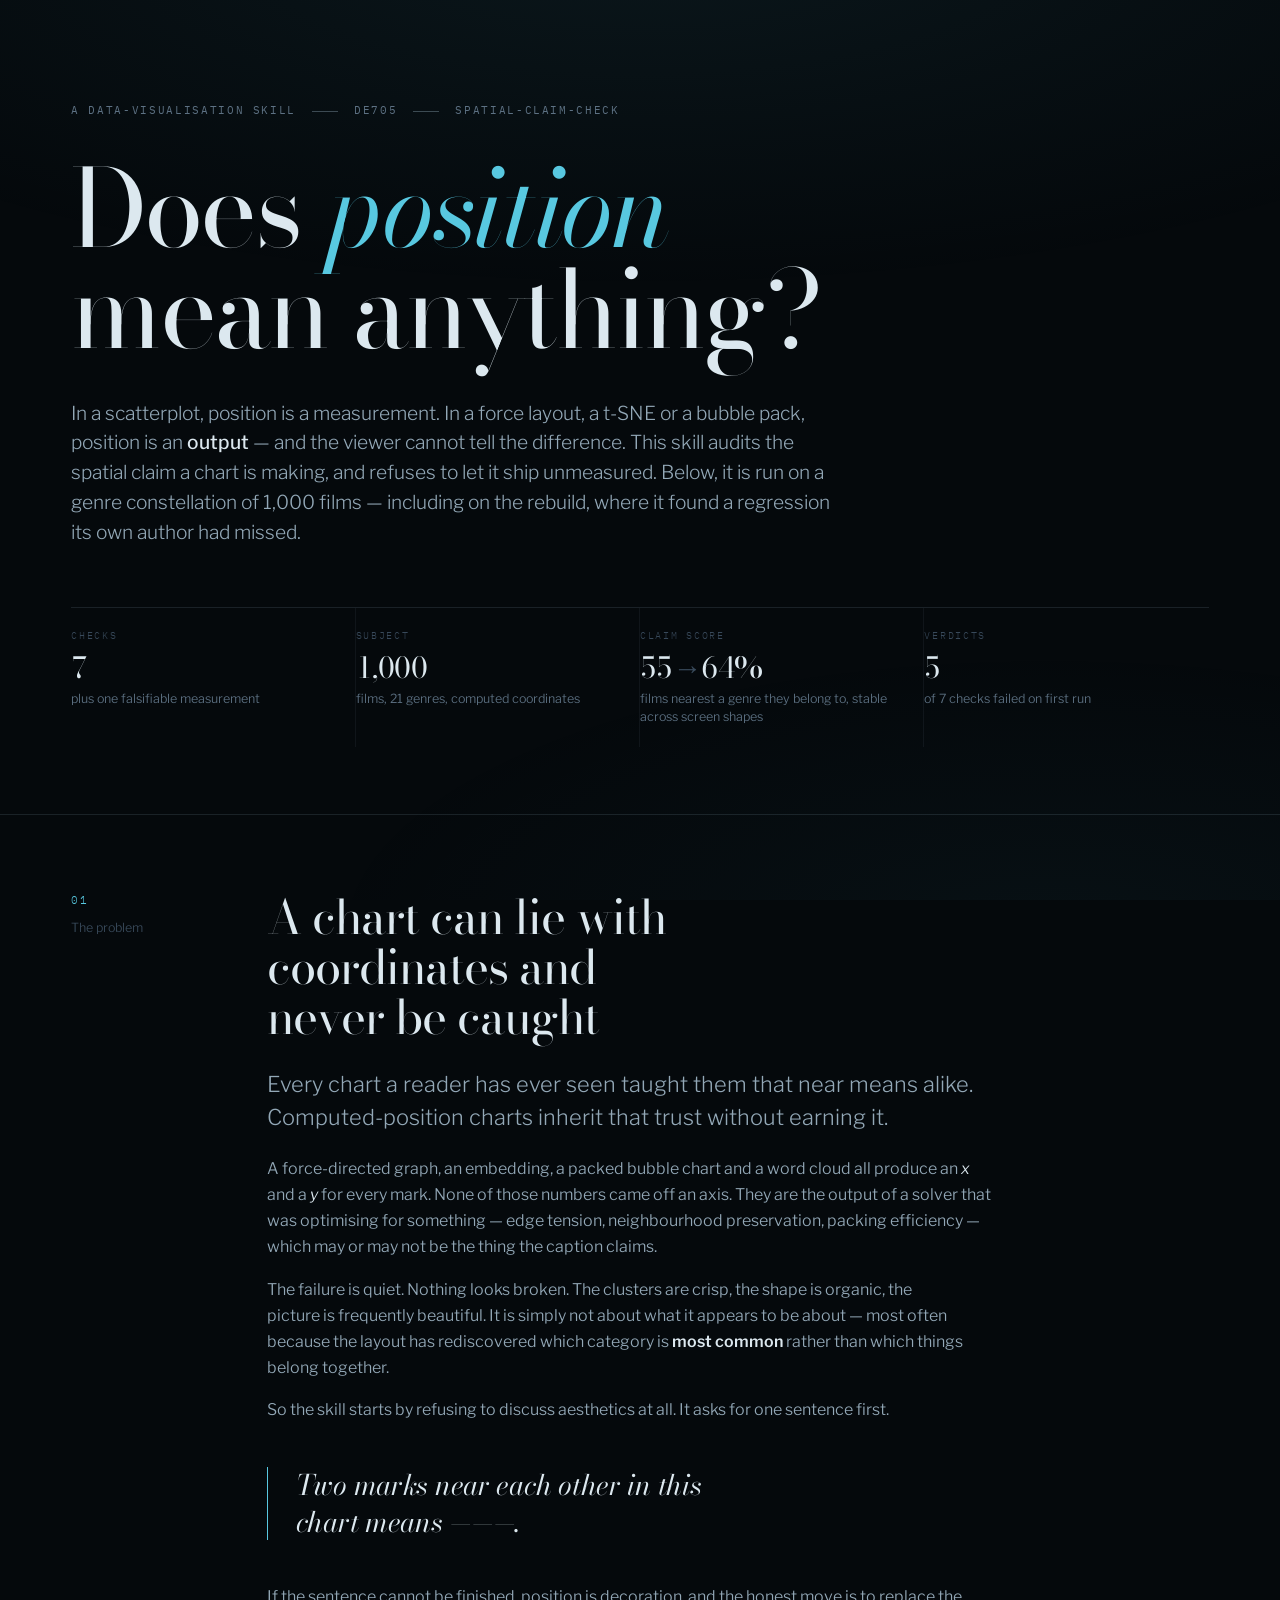
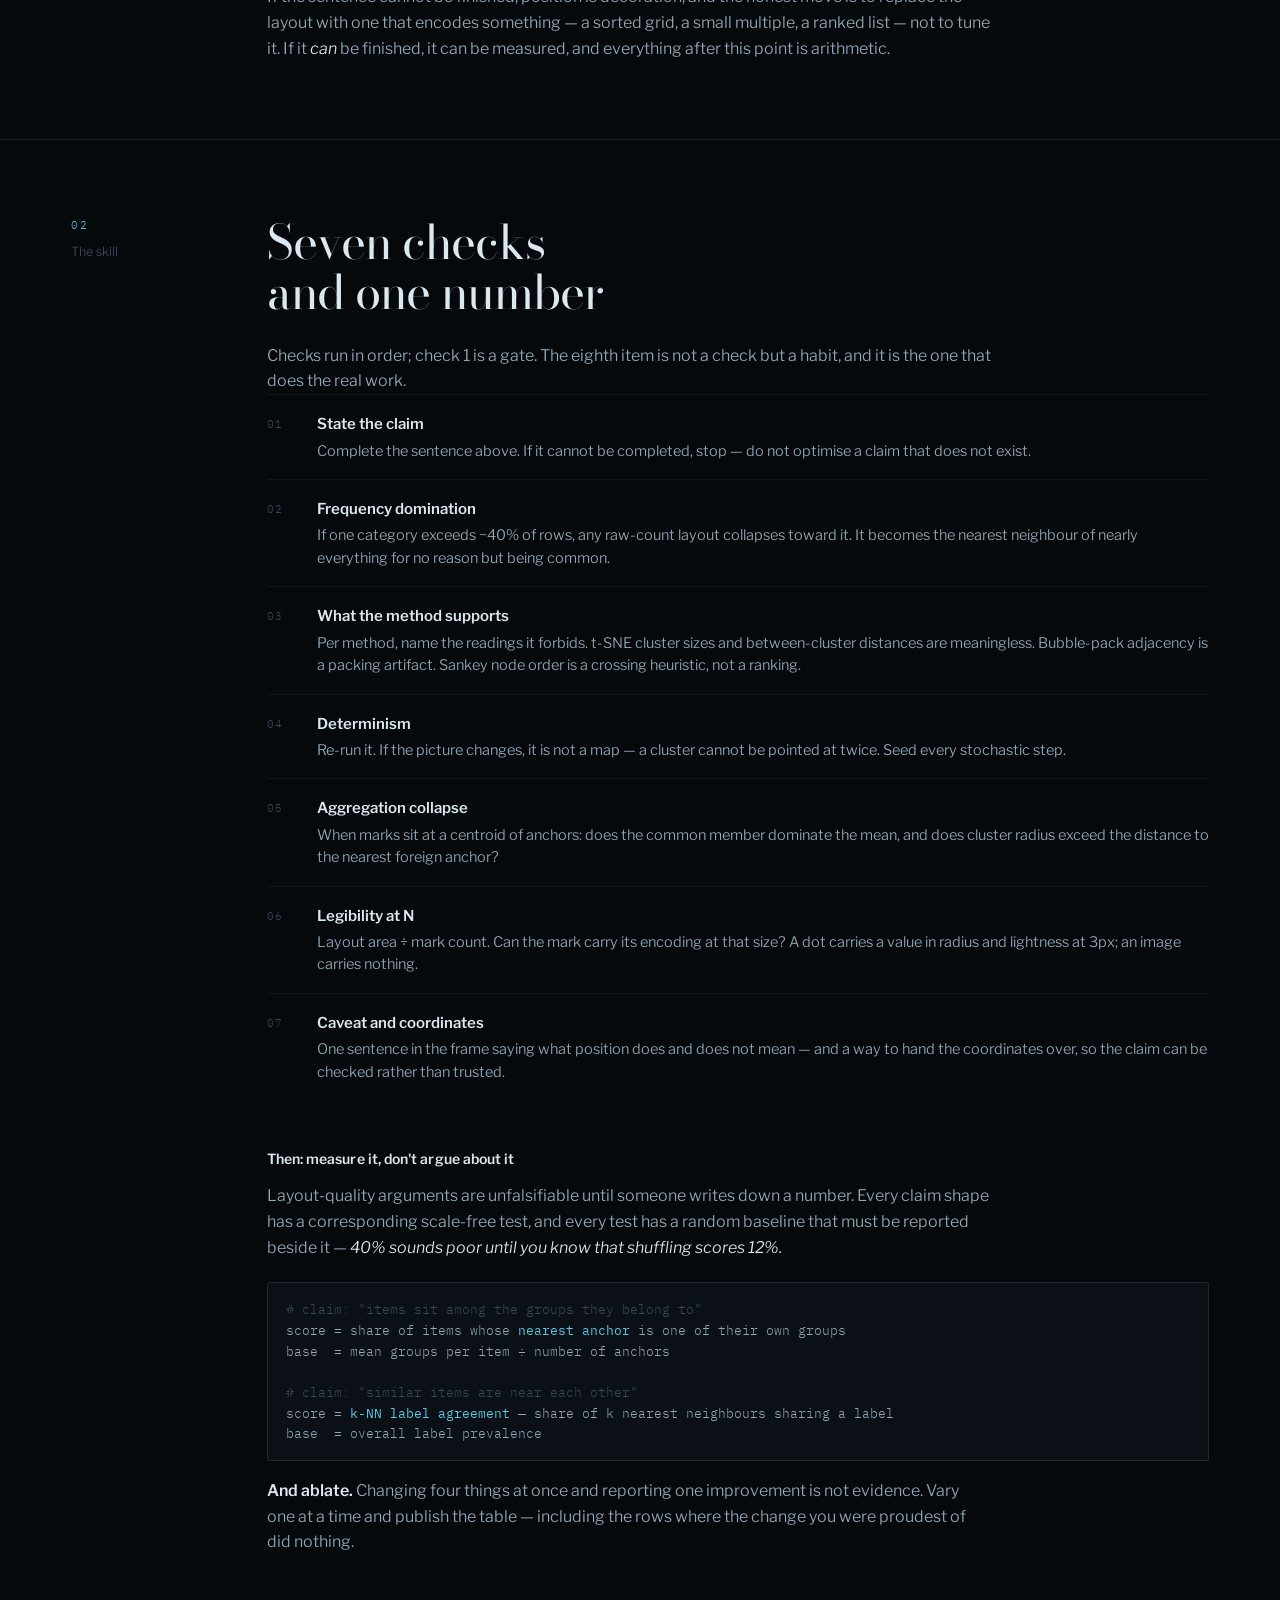
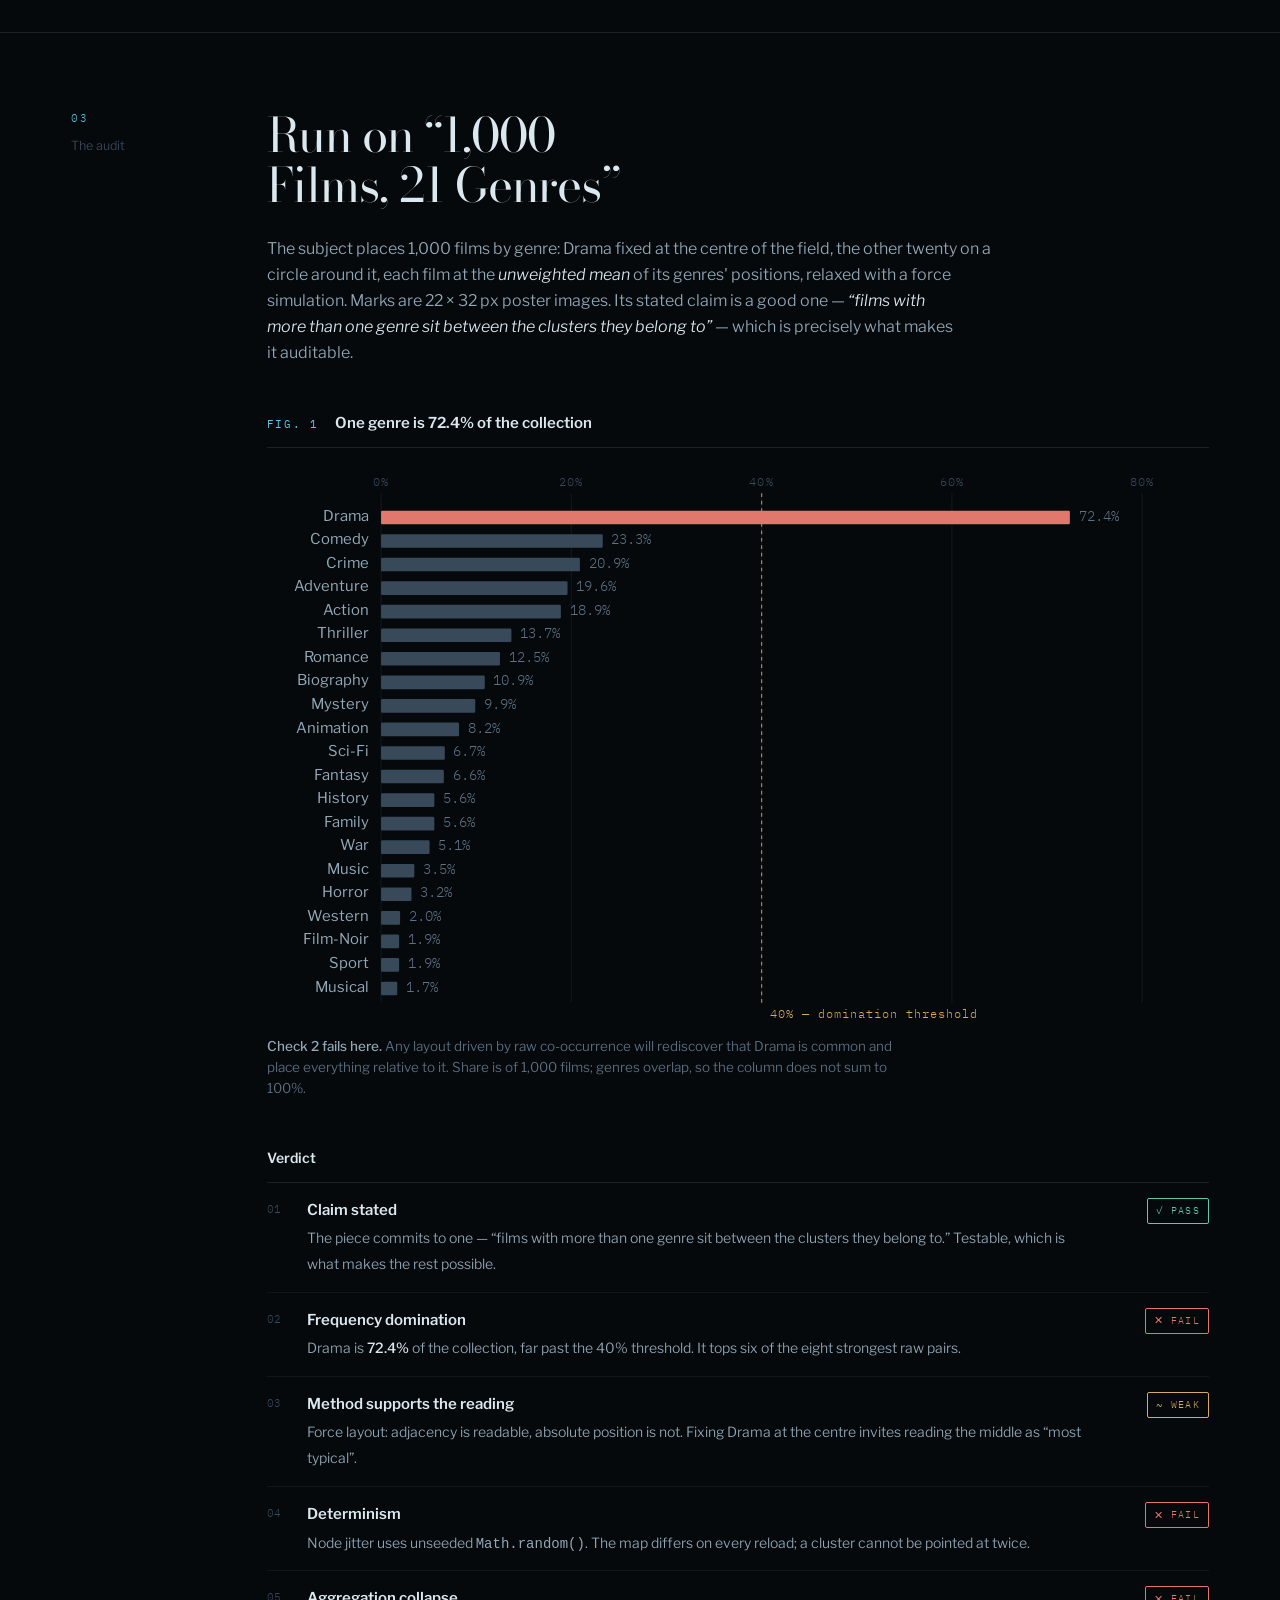
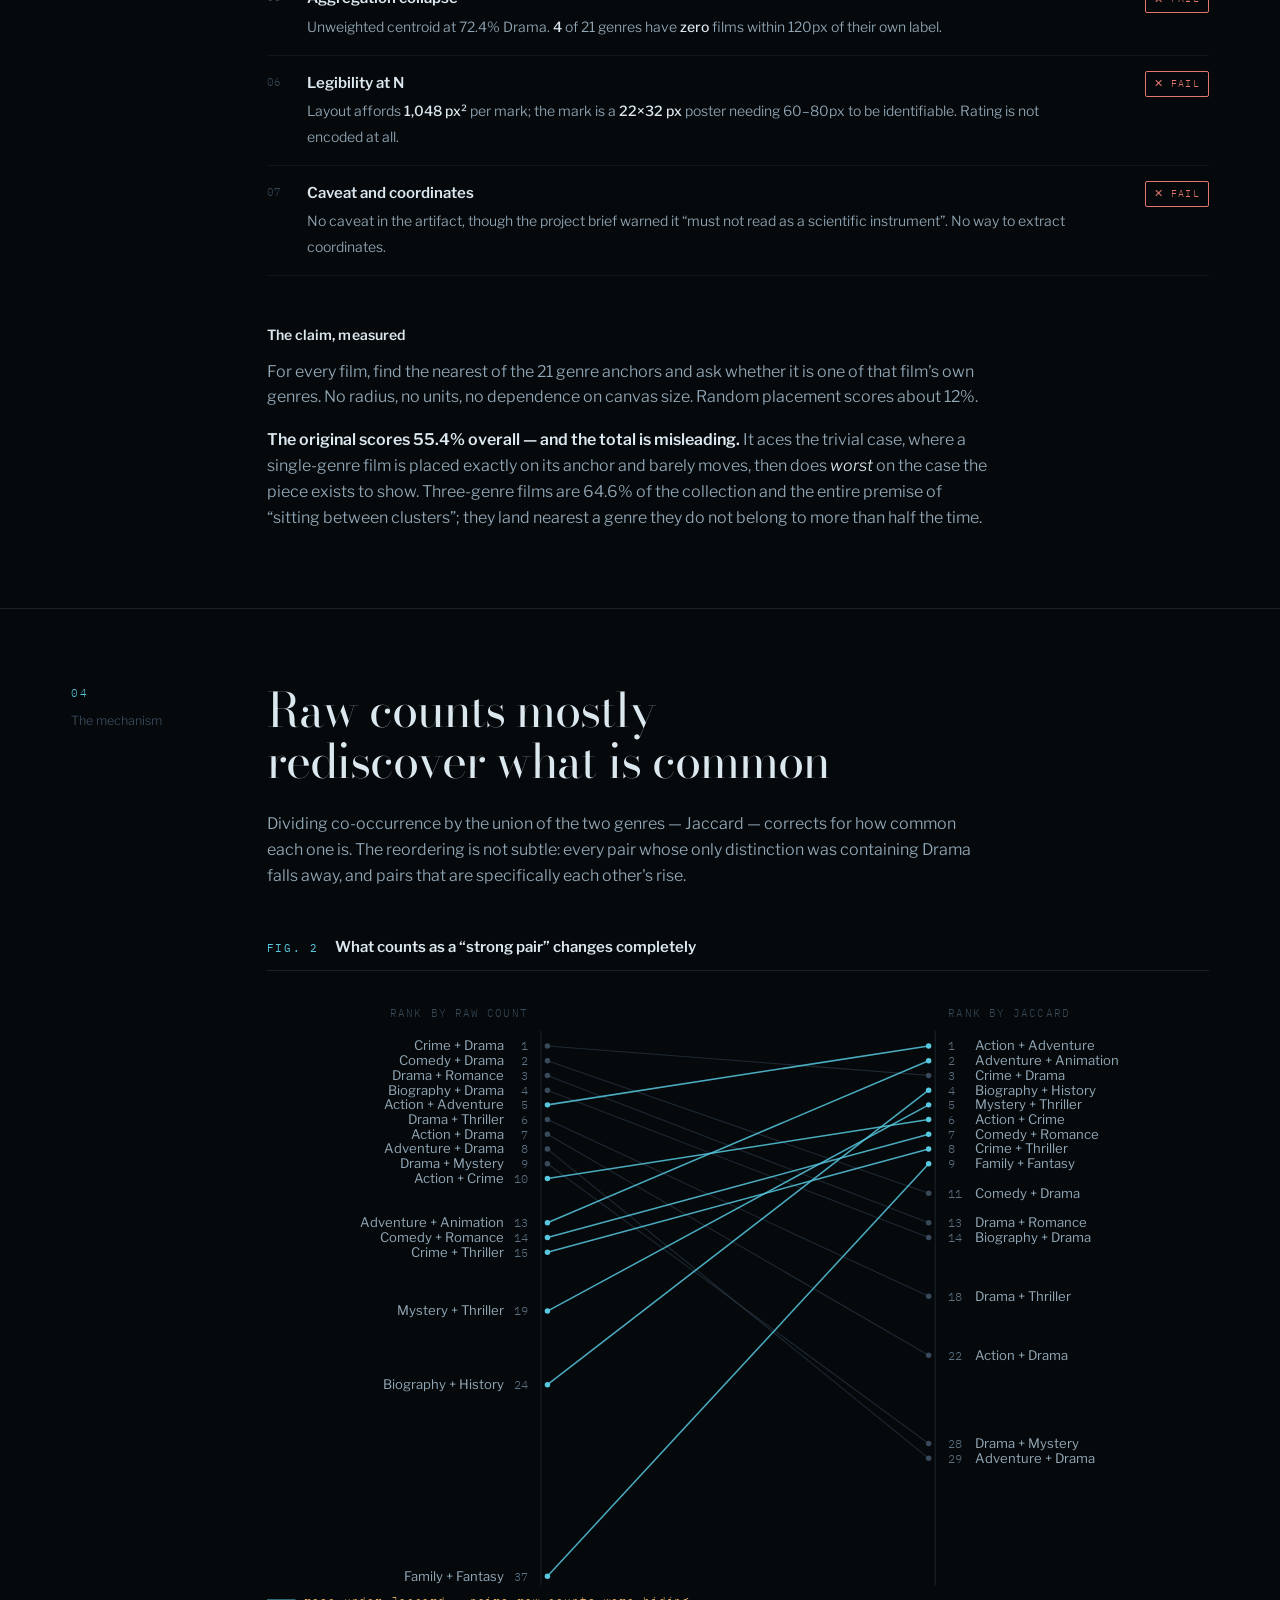
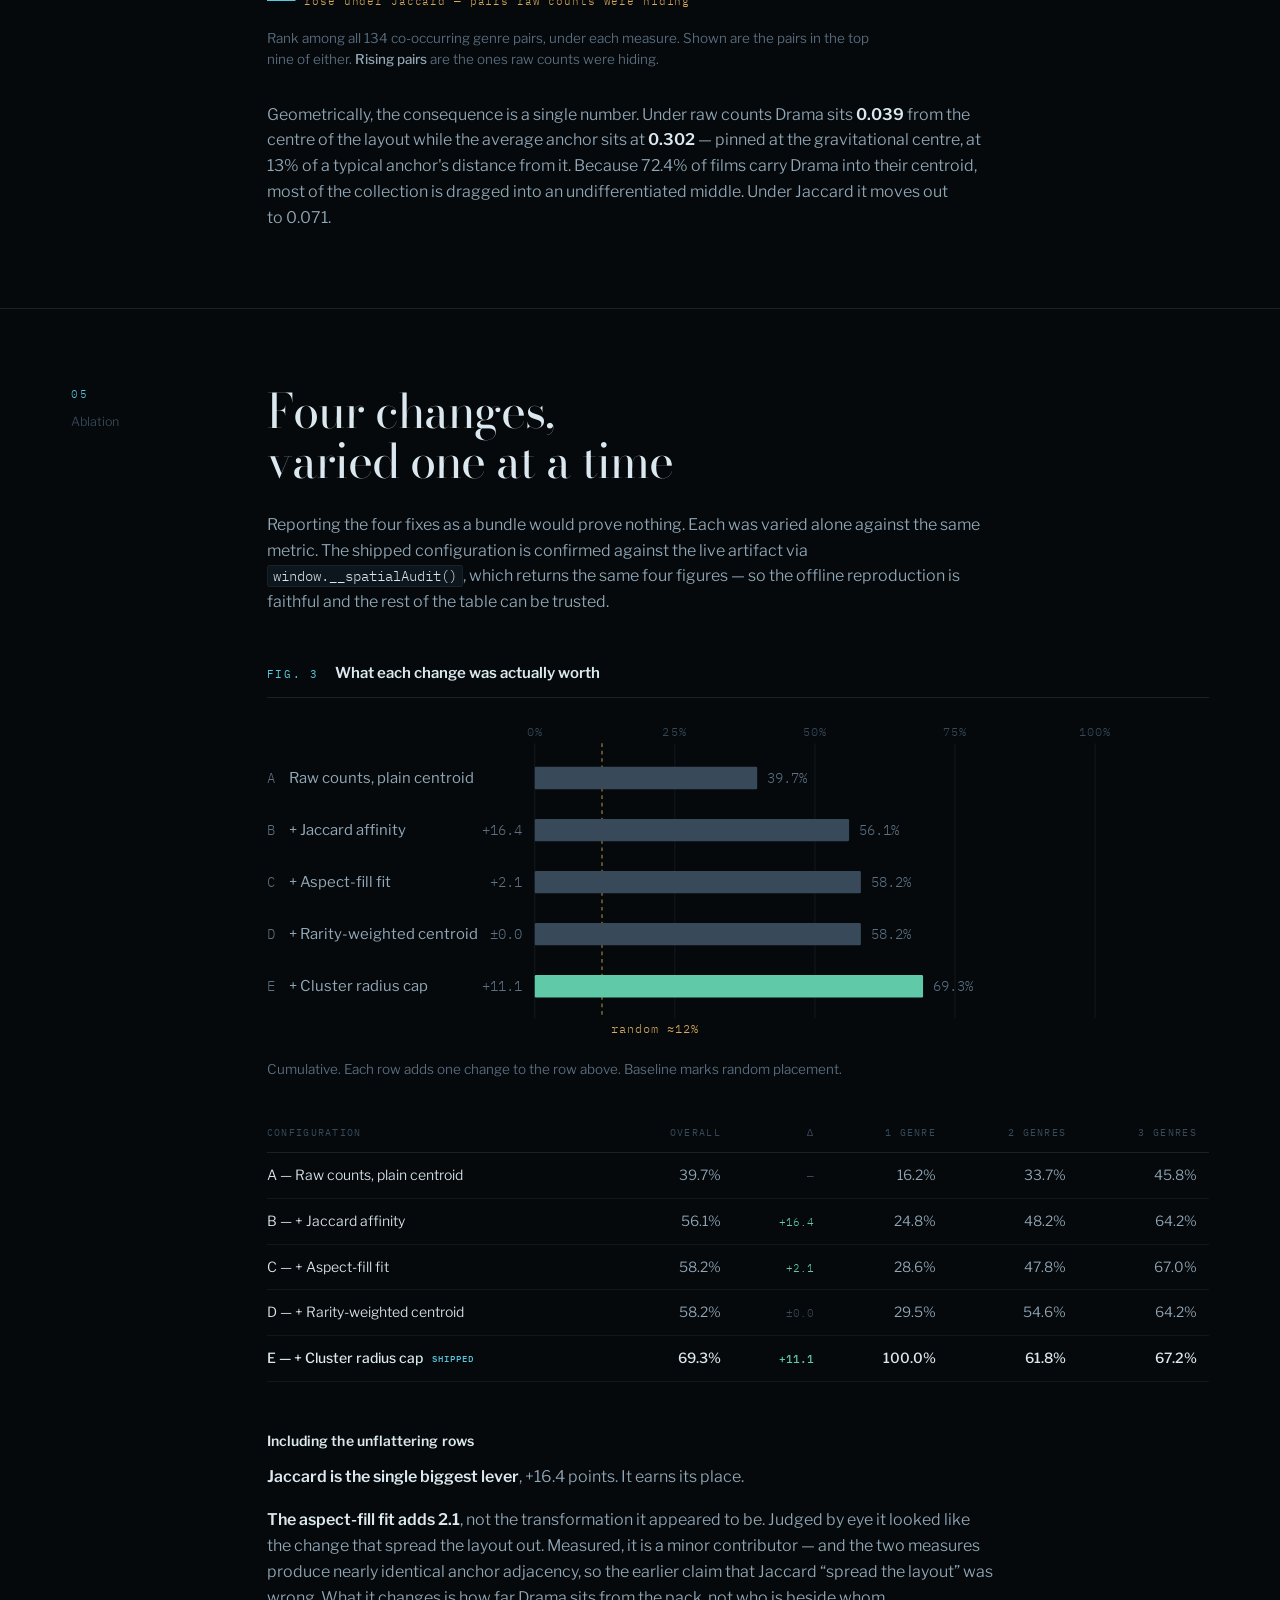
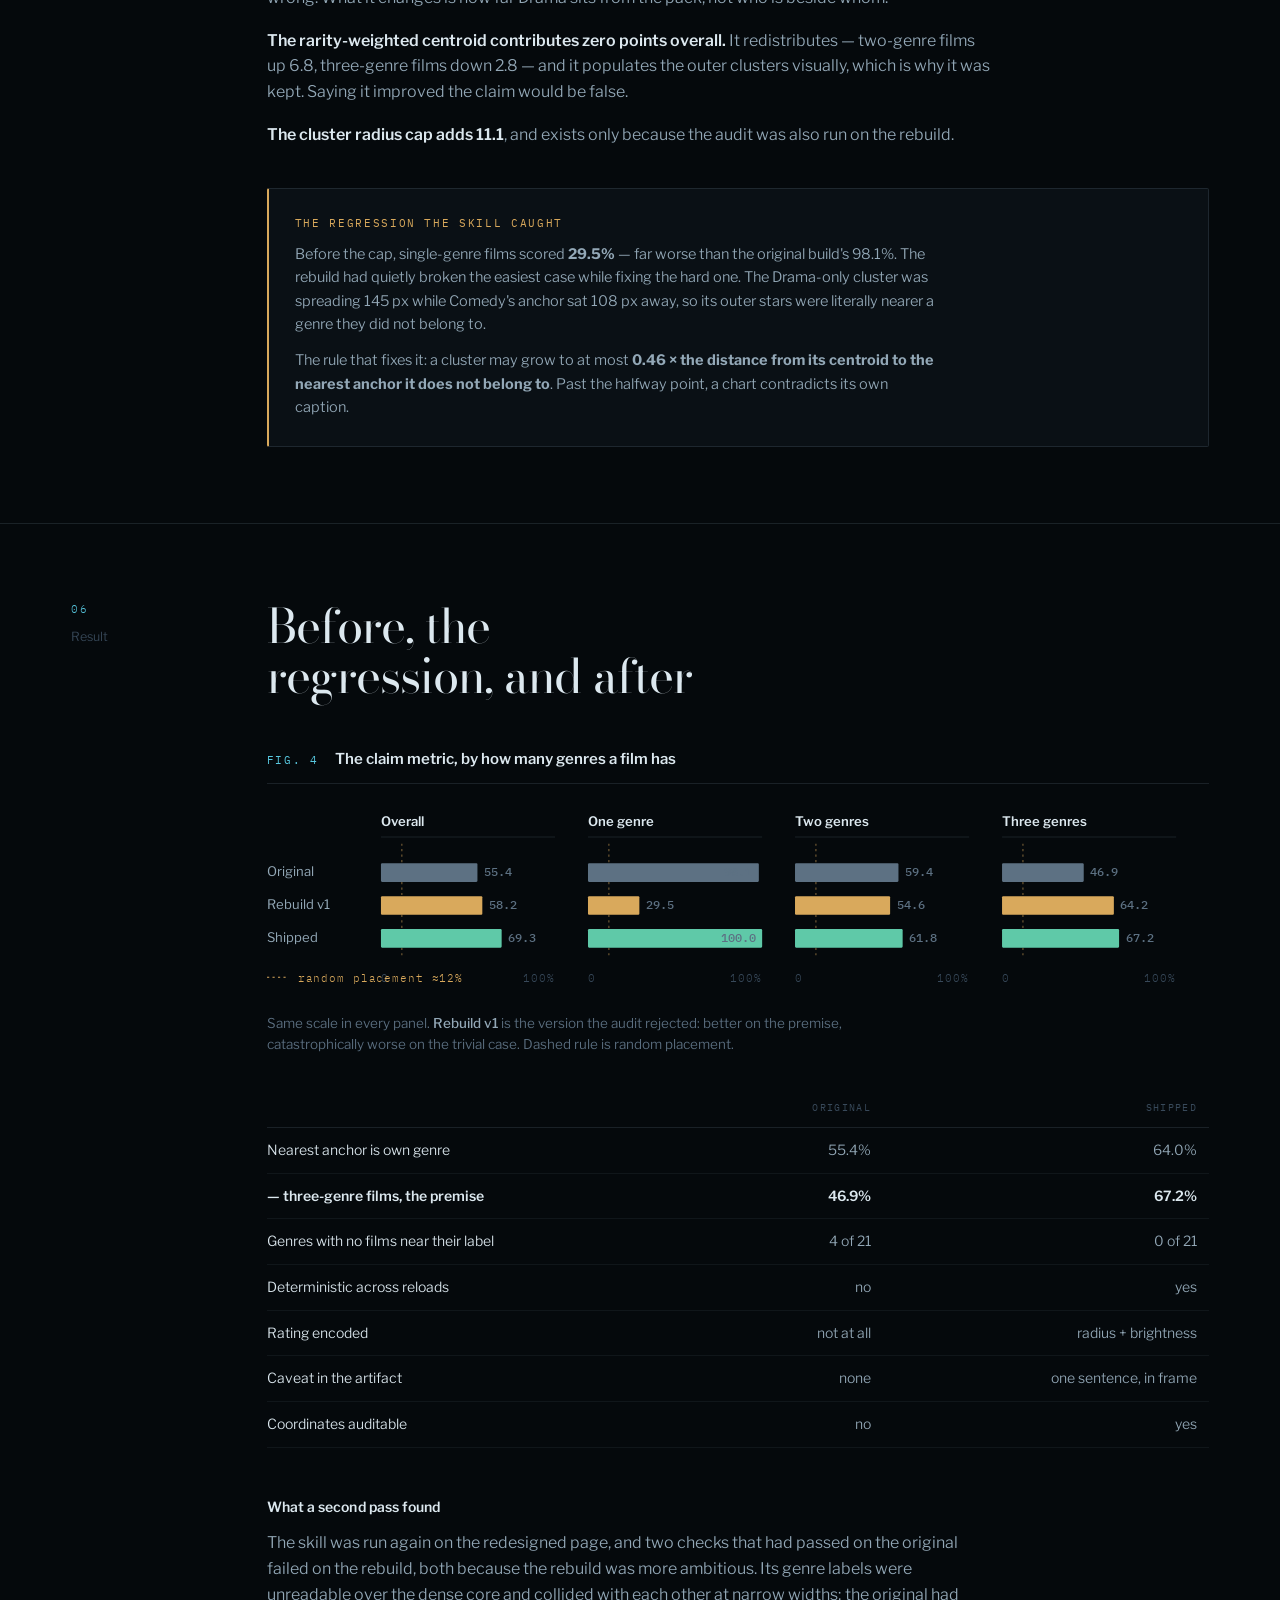
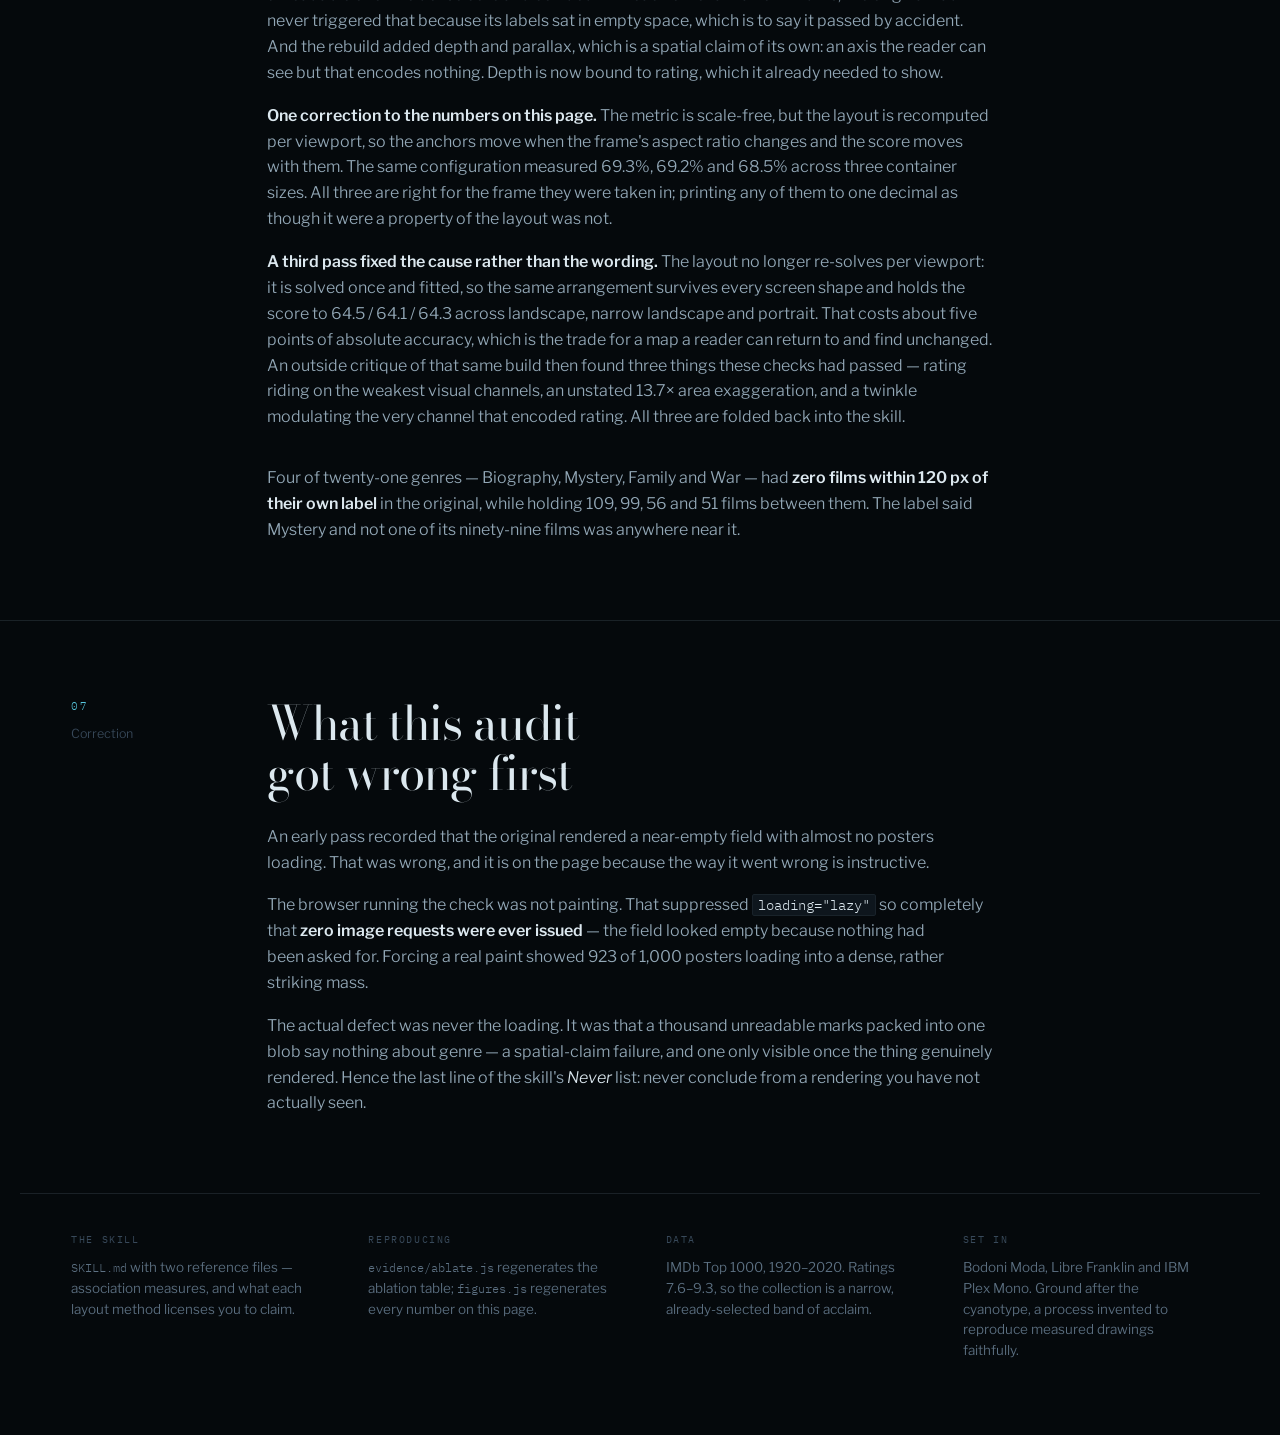
==== commit 966c4c99: "Audit and comment: the shipped numbers, and a third pass The claim metric is 64.0% on the live artif" ====
--- a/skills/spatial-claim-check/index.html
+++ b/skills/spatial-claim-check/index.html
@@ -401,7 +401,7 @@
   <dl class="spec">
     <div><dt>Checks</dt><dd class="tnum">7<small>plus one falsifiable measurement</small></dd></div>
     <div><dt>Subject</dt><dd class="tnum">1,000<small>films, 21 genres, computed coordinates</small></dd></div>
-    <div><dt>Claim score</dt><dd class="tnum">55<span style="color:var(--ink-4)">→</span>69%<small>films nearest a genre they belong to</small></dd></div>
+    <div><dt>Claim score</dt><dd class="tnum">55<span style="color:var(--ink-4)">→</span>64%<small>films nearest a genre they belong to, stable across screen shapes</small></dd></div>
     <div><dt>Verdicts</dt><dd class="tnum">5<small>of 7 checks failed on first run</small></dd></div>
   </dl>
 </header>
@@ -624,7 +624,7 @@
       <table class="data">
         <thead><tr><th>&nbsp;</th><th>Original</th><th>Shipped</th></tr></thead>
         <tbody>
-          <tr><td>Nearest anchor is own genre</td><td>55.4%</td><td>~69%</td></tr>
+          <tr><td>Nearest anchor is own genre</td><td>55.4%</td><td>64.0%</td></tr>
           <tr class="is-emph"><td>— three-genre films, the premise</td><td>46.9%</td><td>67.2%</td></tr>
           <tr><td>Genres with no films near their label</td><td>4 of 21</td><td>0 of 21</td></tr>
           <tr><td>Deterministic across reloads</td><td>no</td><td>yes</td></tr>
@@ -651,6 +651,16 @@
         configuration measured 69.3%, 69.2% and 68.5% across three container sizes.
         All three are right for the frame they were taken in; printing any of them to
         one decimal as though it were a property of the layout was not.</p>
+      <p><strong>A third pass fixed the cause rather than the wording.</strong> The
+        layout no longer re-solves per viewport: it is solved once and fitted, so
+        the same arrangement survives every screen shape and holds the score to
+        64.5 / 64.1 / 64.3 across landscape, narrow landscape and portrait. That
+        costs about five points of absolute accuracy, which is the trade for a map
+        a reader can return to and find unchanged. An outside critique of that same
+        build then found three things these checks had passed — rating riding on
+        the weakest visual channels, an unstated 13.7× area exaggeration, and a
+        twinkle modulating the very channel that encoded rating. All three are
+        folded back into the skill.</p>
     </div>
 
     <div class="prose" style="margin-top:2.2em">
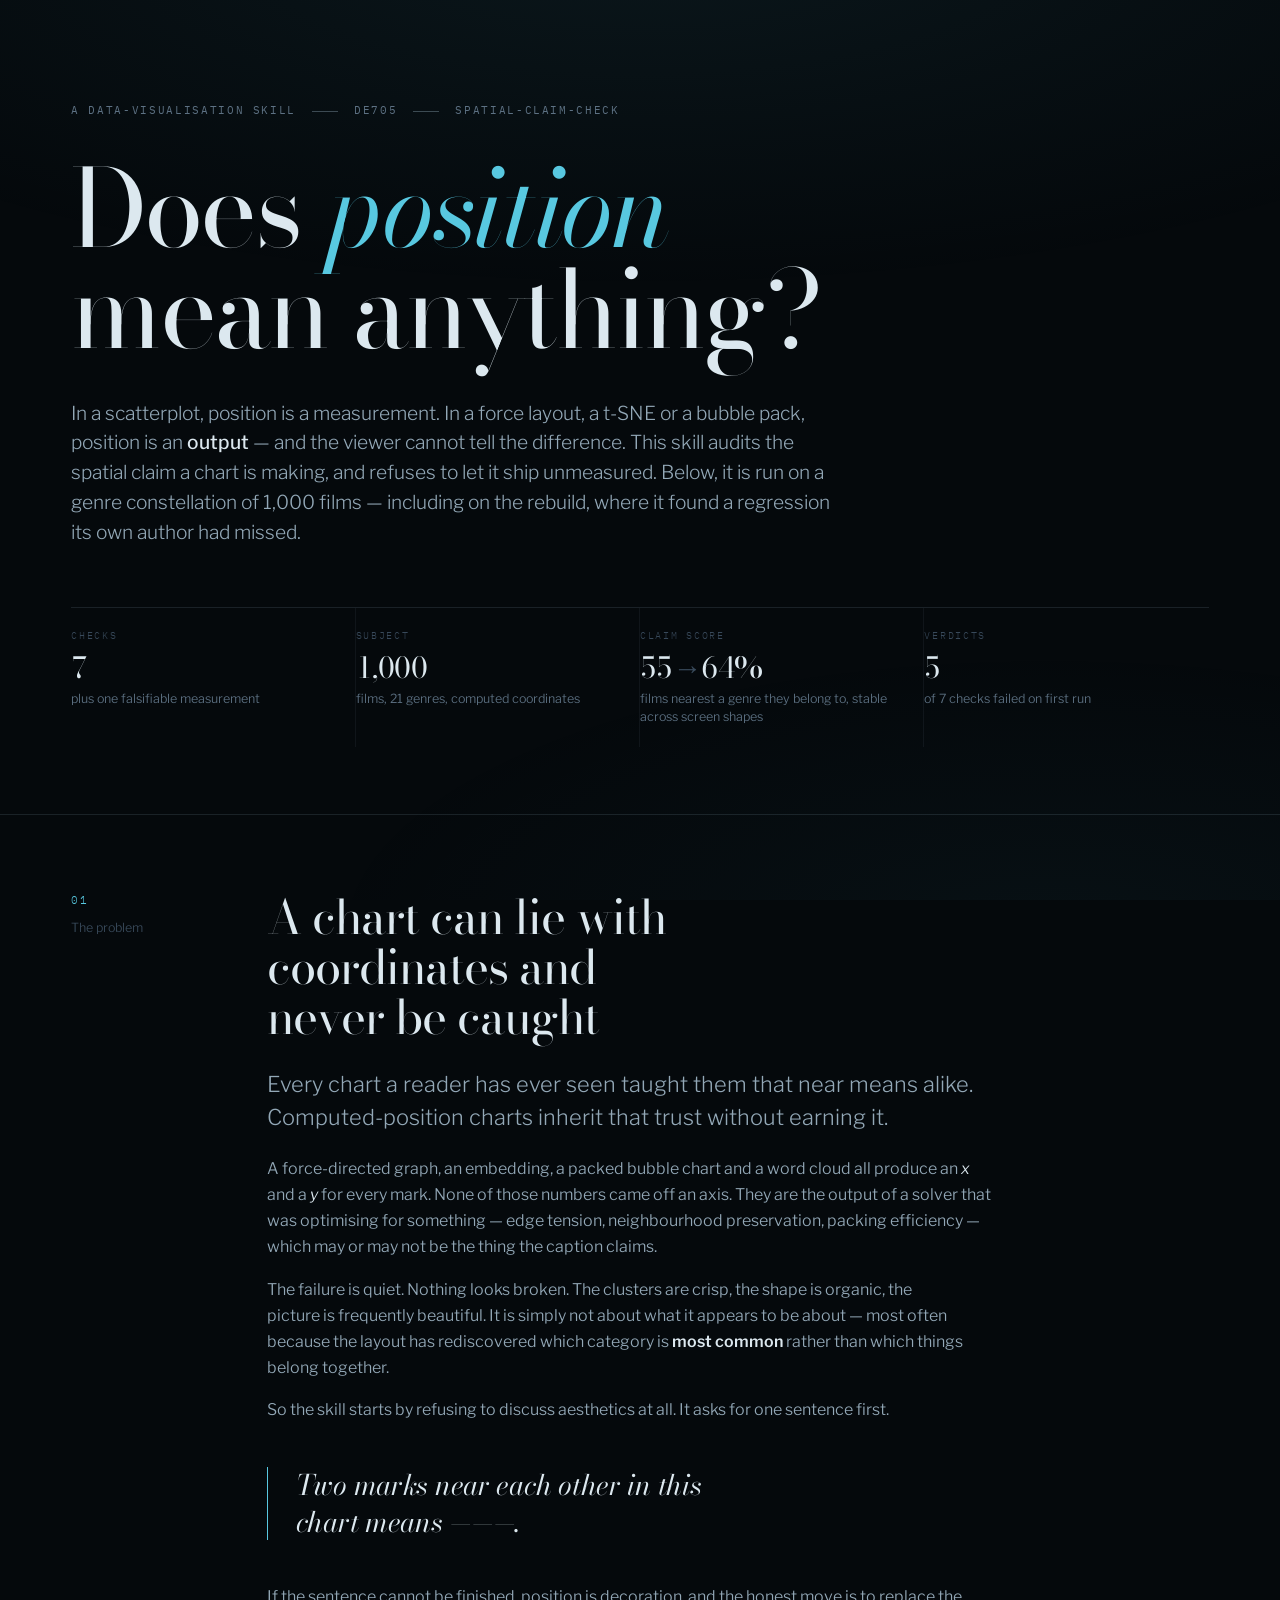
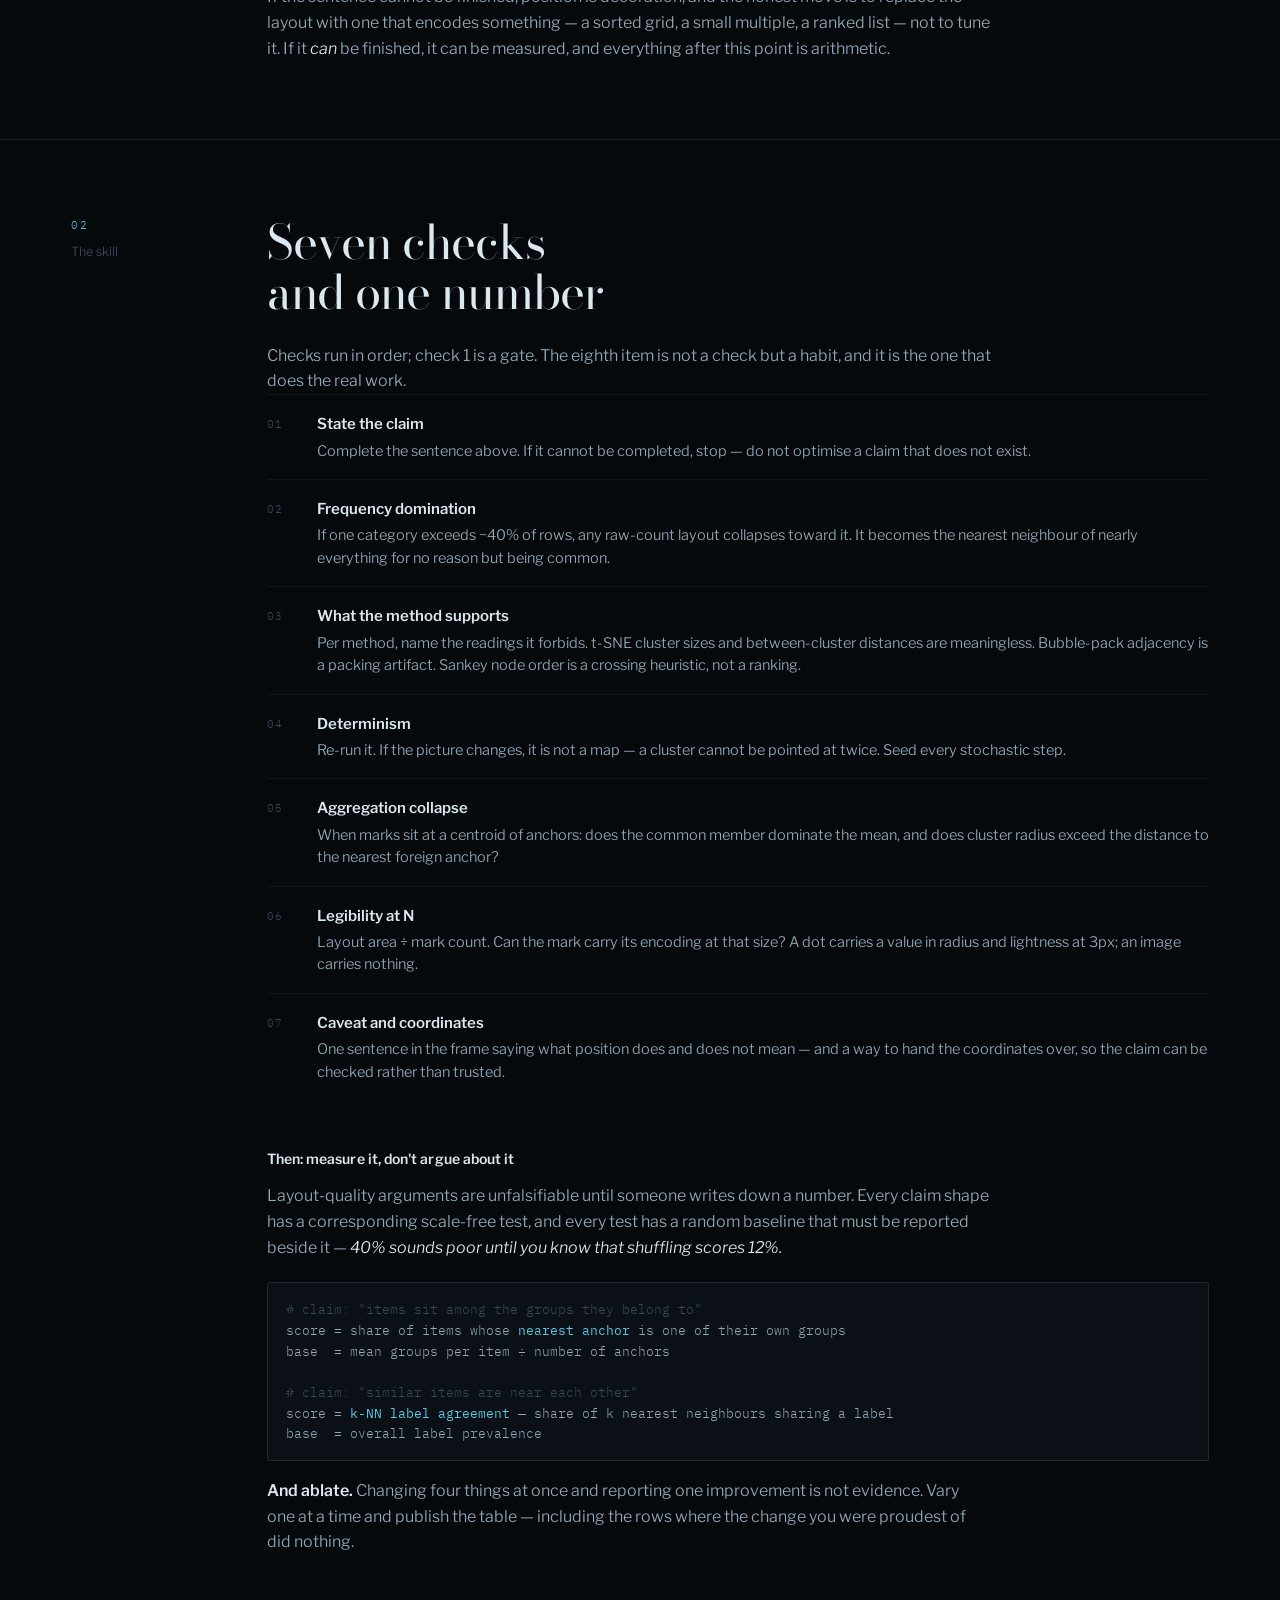
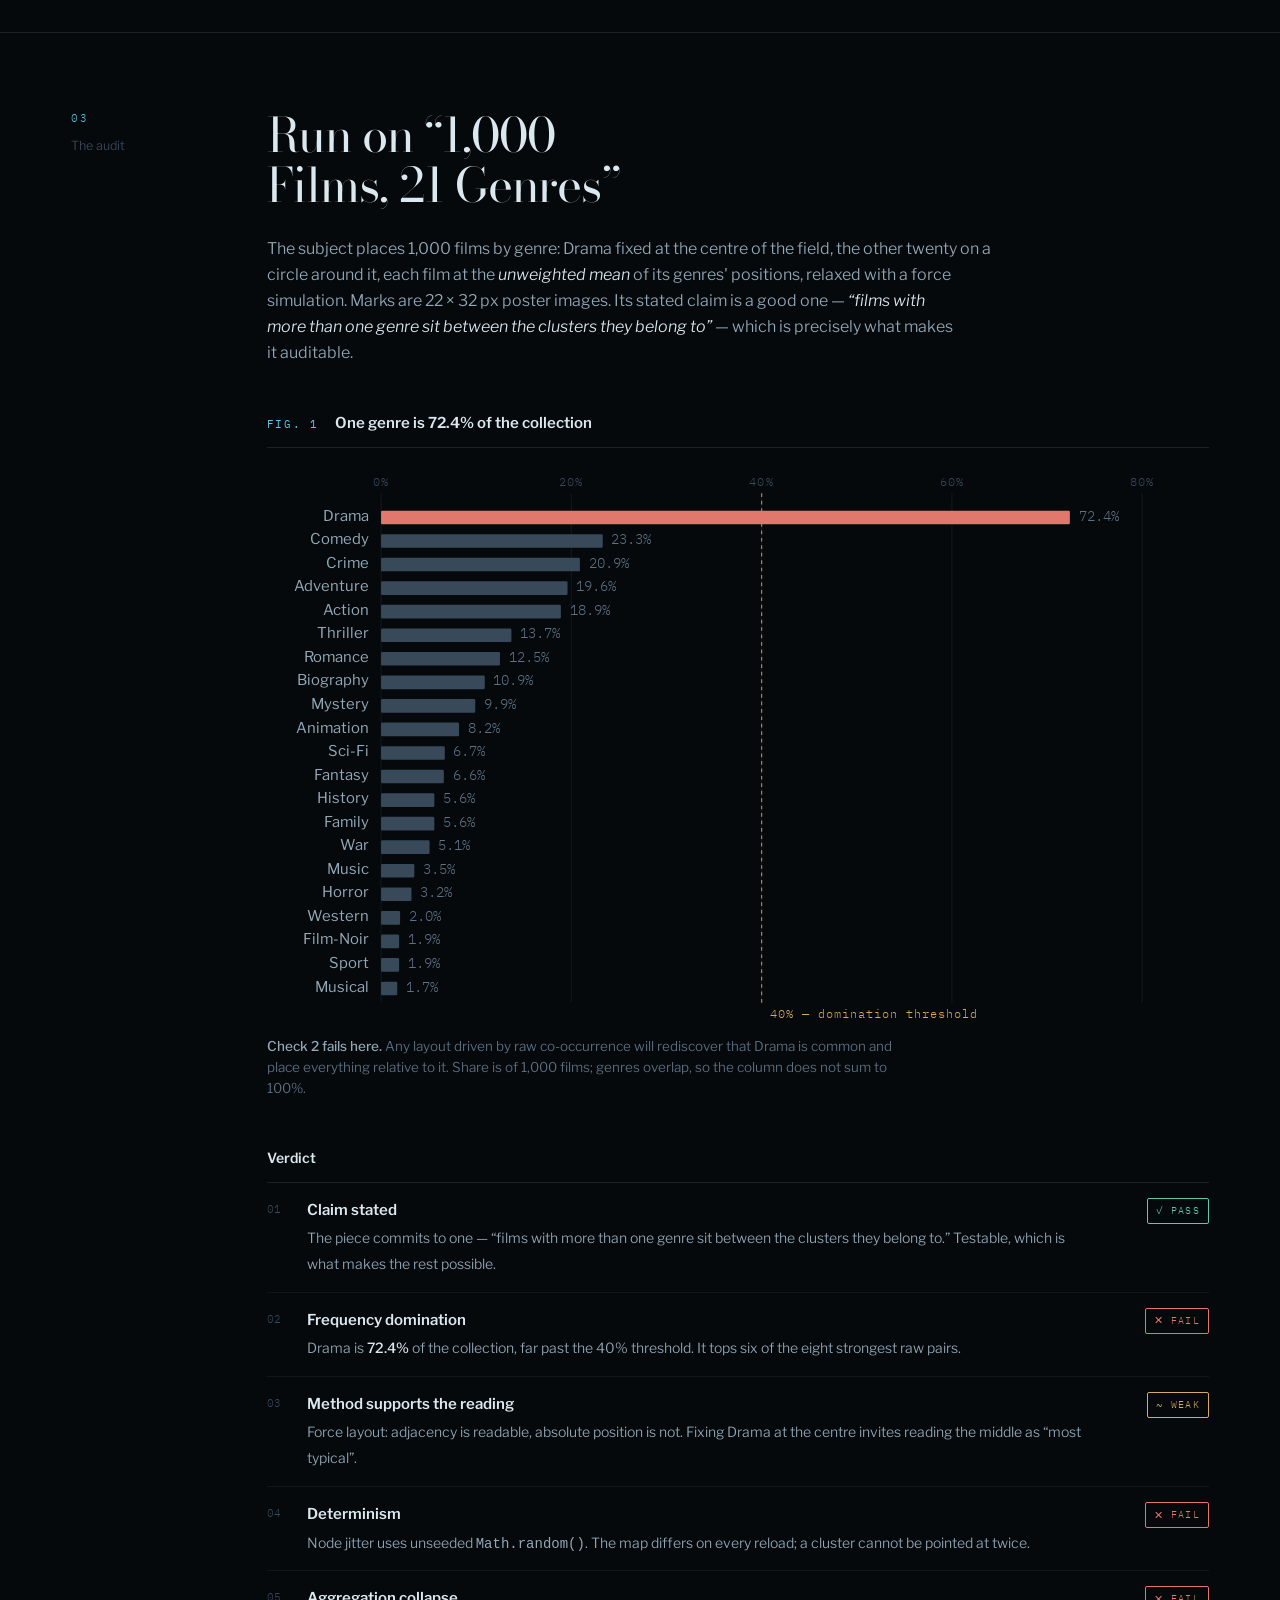
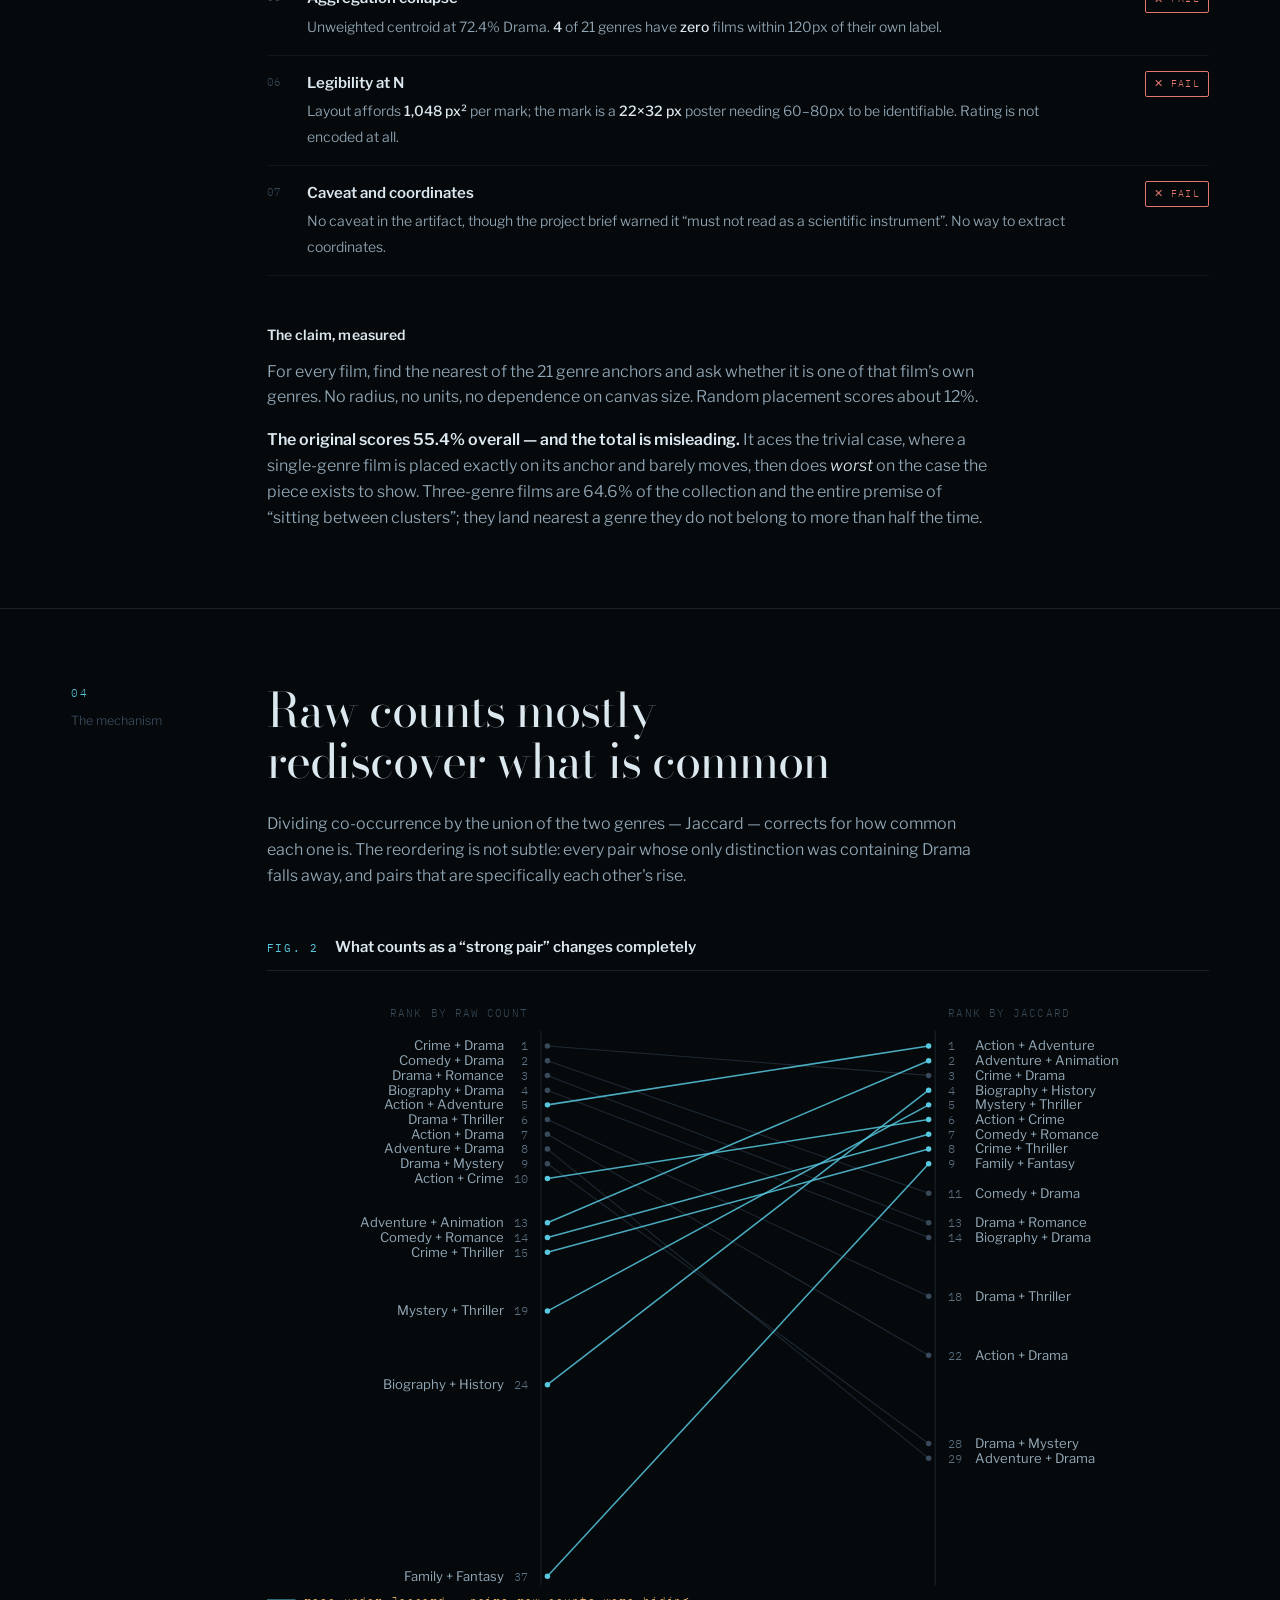
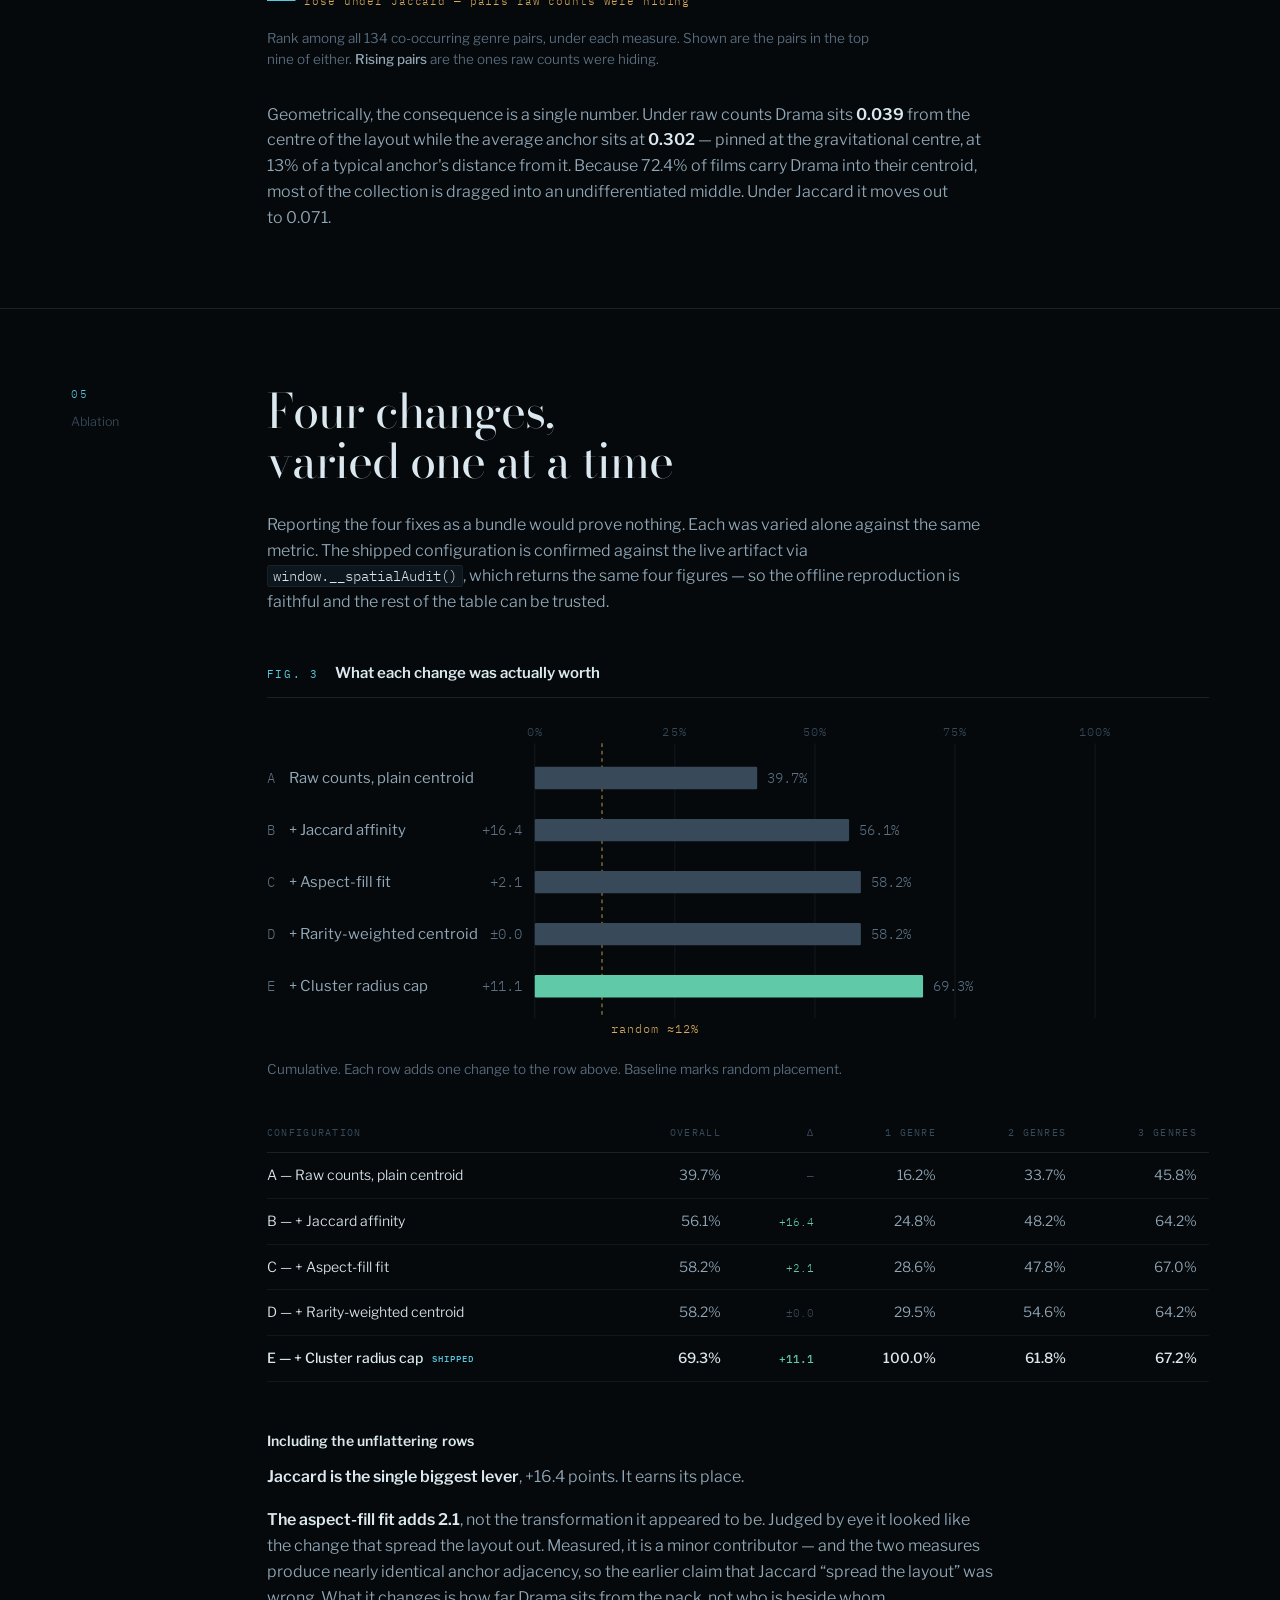
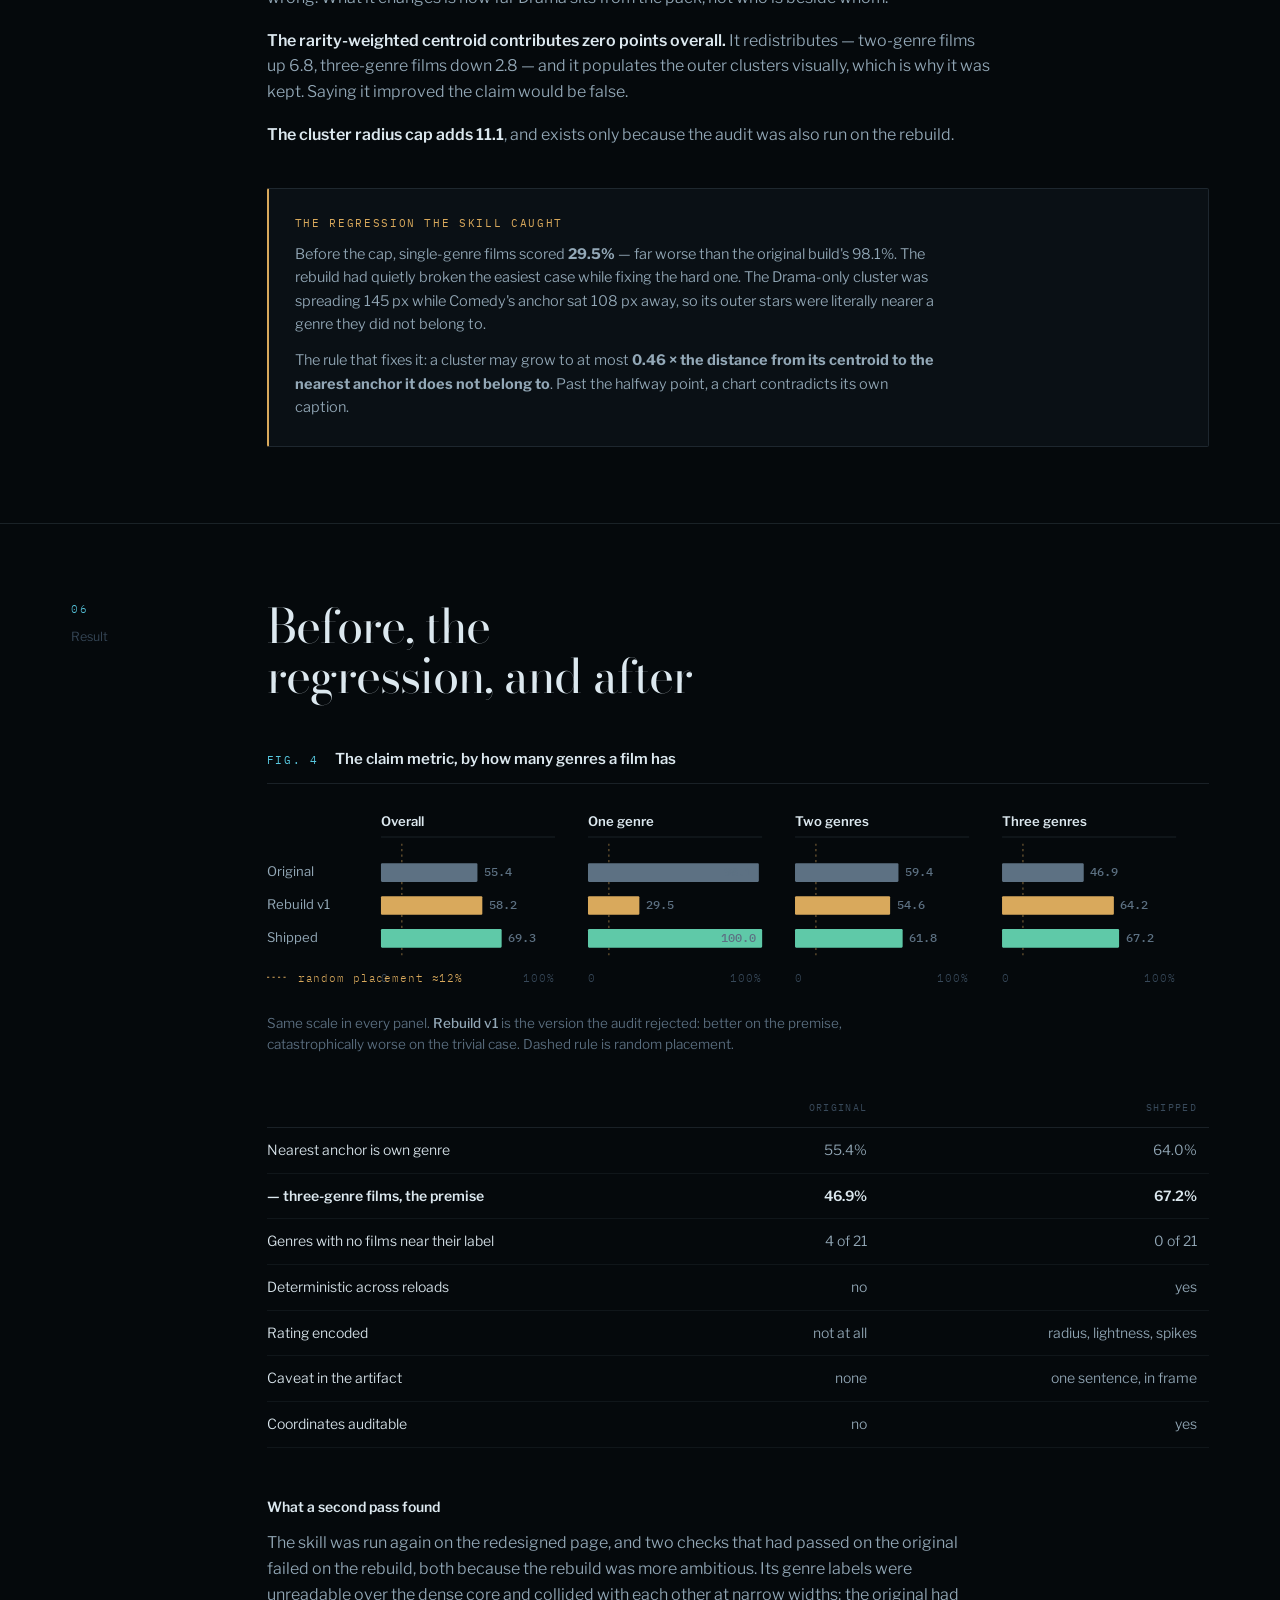
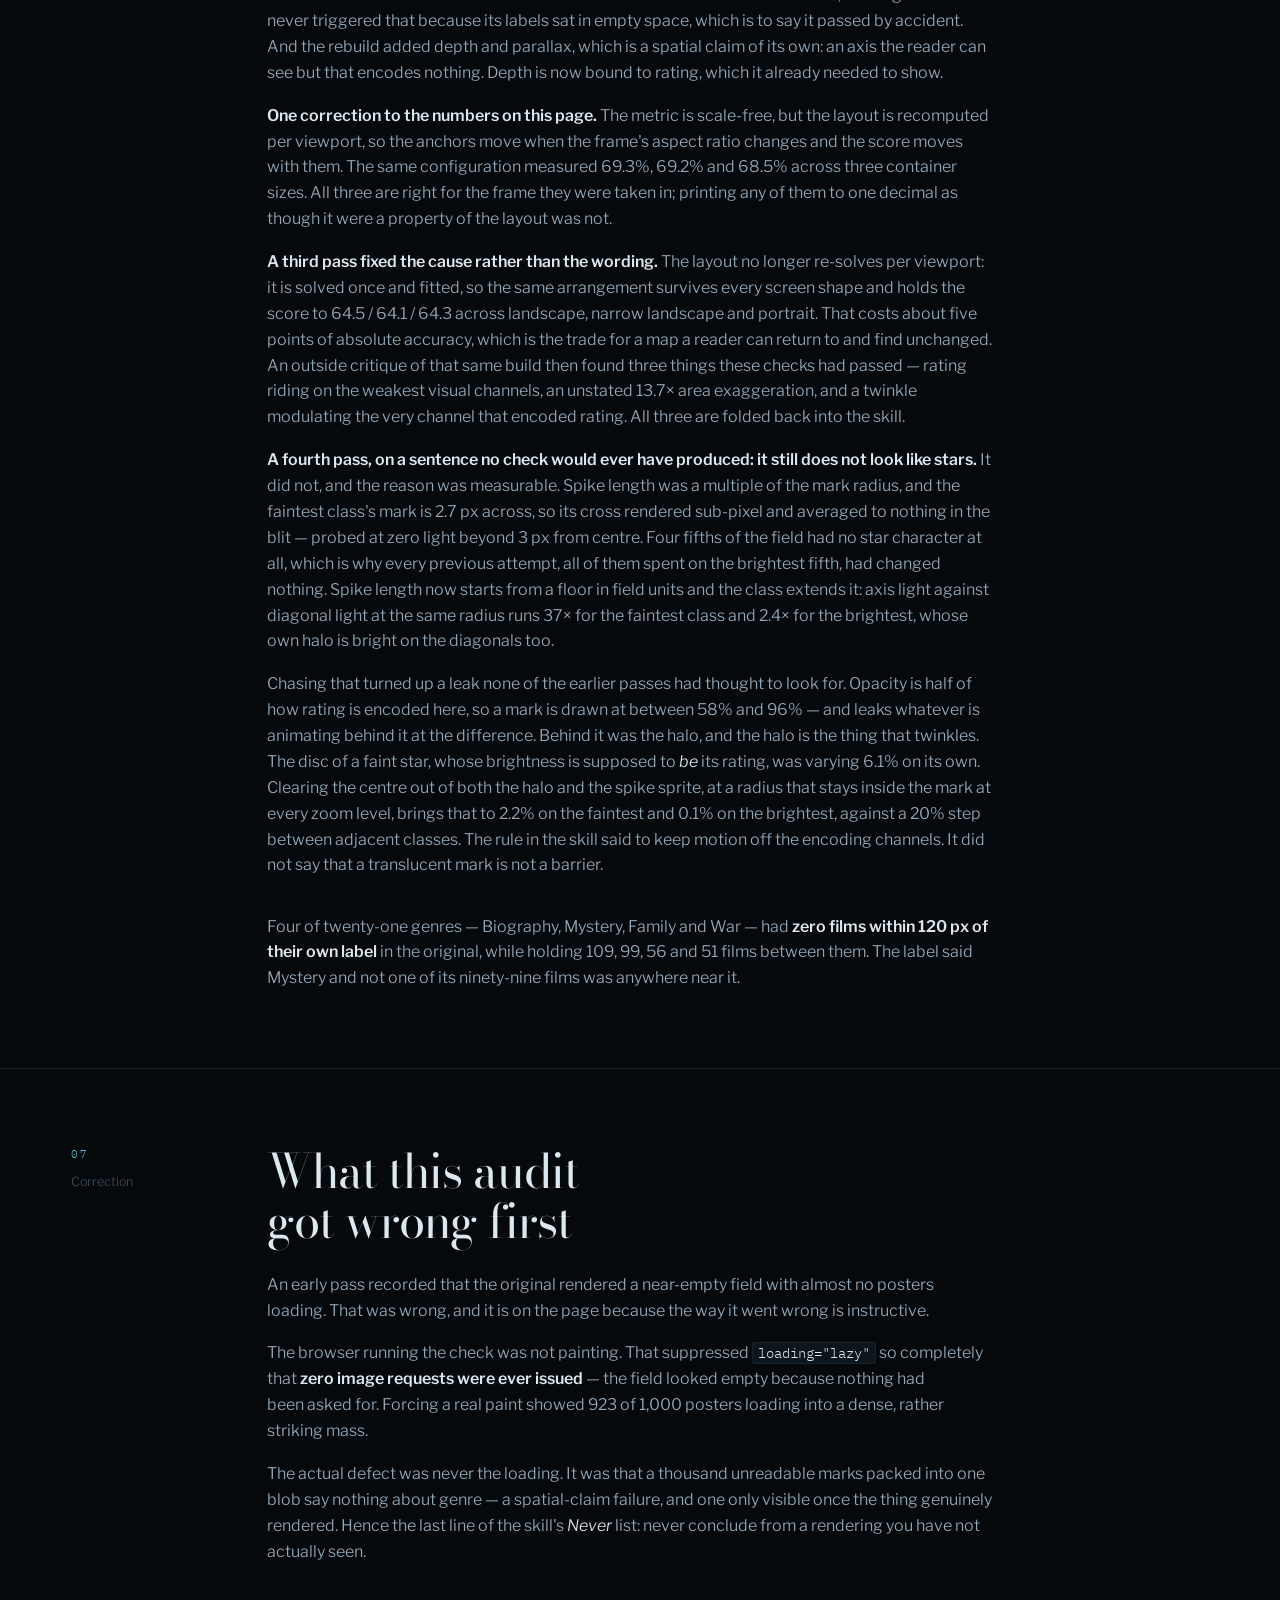
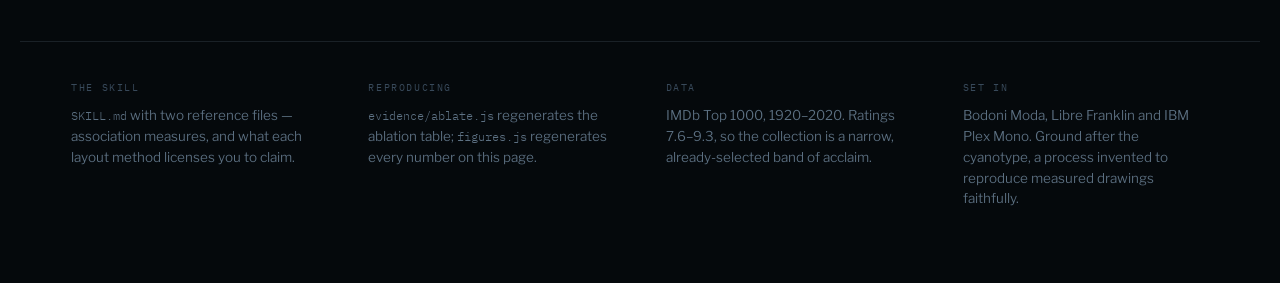
==== commit 02026f90: "Skill page: a fourth pass, and the leak through a translucent mark Records what the previous rounds " ====
--- a/skills/spatial-claim-check/index.html
+++ b/skills/spatial-claim-check/index.html
@@ -628,7 +628,7 @@
           <tr class="is-emph"><td>— three-genre films, the premise</td><td>46.9%</td><td>67.2%</td></tr>
           <tr><td>Genres with no films near their label</td><td>4 of 21</td><td>0 of 21</td></tr>
           <tr><td>Deterministic across reloads</td><td>no</td><td>yes</td></tr>
-          <tr><td>Rating encoded</td><td>not at all</td><td>radius + brightness</td></tr>
+          <tr><td>Rating encoded</td><td>not at all</td><td>radius, lightness, spikes</td></tr>
           <tr><td>Caveat in the artifact</td><td>none</td><td>one sentence, in frame</td></tr>
           <tr><td>Coordinates auditable</td><td>no</td><td>yes</td></tr>
         </tbody>
@@ -661,6 +661,28 @@
         the weakest visual channels, an unstated 13.7× area exaggeration, and a
         twinkle modulating the very channel that encoded rating. All three are
         folded back into the skill.</p>
+      <p><strong>A fourth pass, on a sentence no check would ever have produced:
+        it still does not look like stars.</strong> It did not, and the reason was
+        measurable. Spike length was a multiple of the mark radius, and the faintest
+        class's mark is 2.7&nbsp;px across, so its cross rendered sub-pixel and averaged
+        to nothing in the blit &mdash; probed at zero light beyond 3&nbsp;px from centre.
+        Four fifths of the field had no star character at all, which is why
+        every previous attempt, all of them spent on the brightest fifth, had
+        changed nothing. Spike length now starts from a floor in field units and
+        the class extends it: axis light against diagonal light at the same radius
+        runs 37&times; for the faintest class and 2.4&times; for the brightest, whose
+        own halo is bright on the diagonals too.</p>
+      <p>Chasing that turned up a leak none of the earlier passes had thought to
+        look for. Opacity is half of how rating is encoded here, so a mark is drawn
+        at between 58% and 96% &mdash; and leaks whatever is animating behind it at
+        the difference. Behind it was the halo, and the halo is the thing that
+        twinkles. The disc of a faint star, whose brightness is supposed to
+        <em>be</em> its rating, was varying 6.1% on its own. Clearing the centre out
+        of both the halo and the spike sprite, at a radius that stays inside the
+        mark at every zoom level, brings that to 2.2% on the faintest and 0.1% on
+        the brightest, against a 20% step between adjacent classes. The rule in the
+        skill said to keep motion off the encoding channels. It did not say that a
+        translucent mark is not a barrier.</p>
     </div>
 
     <div class="prose" style="margin-top:2.2em">
